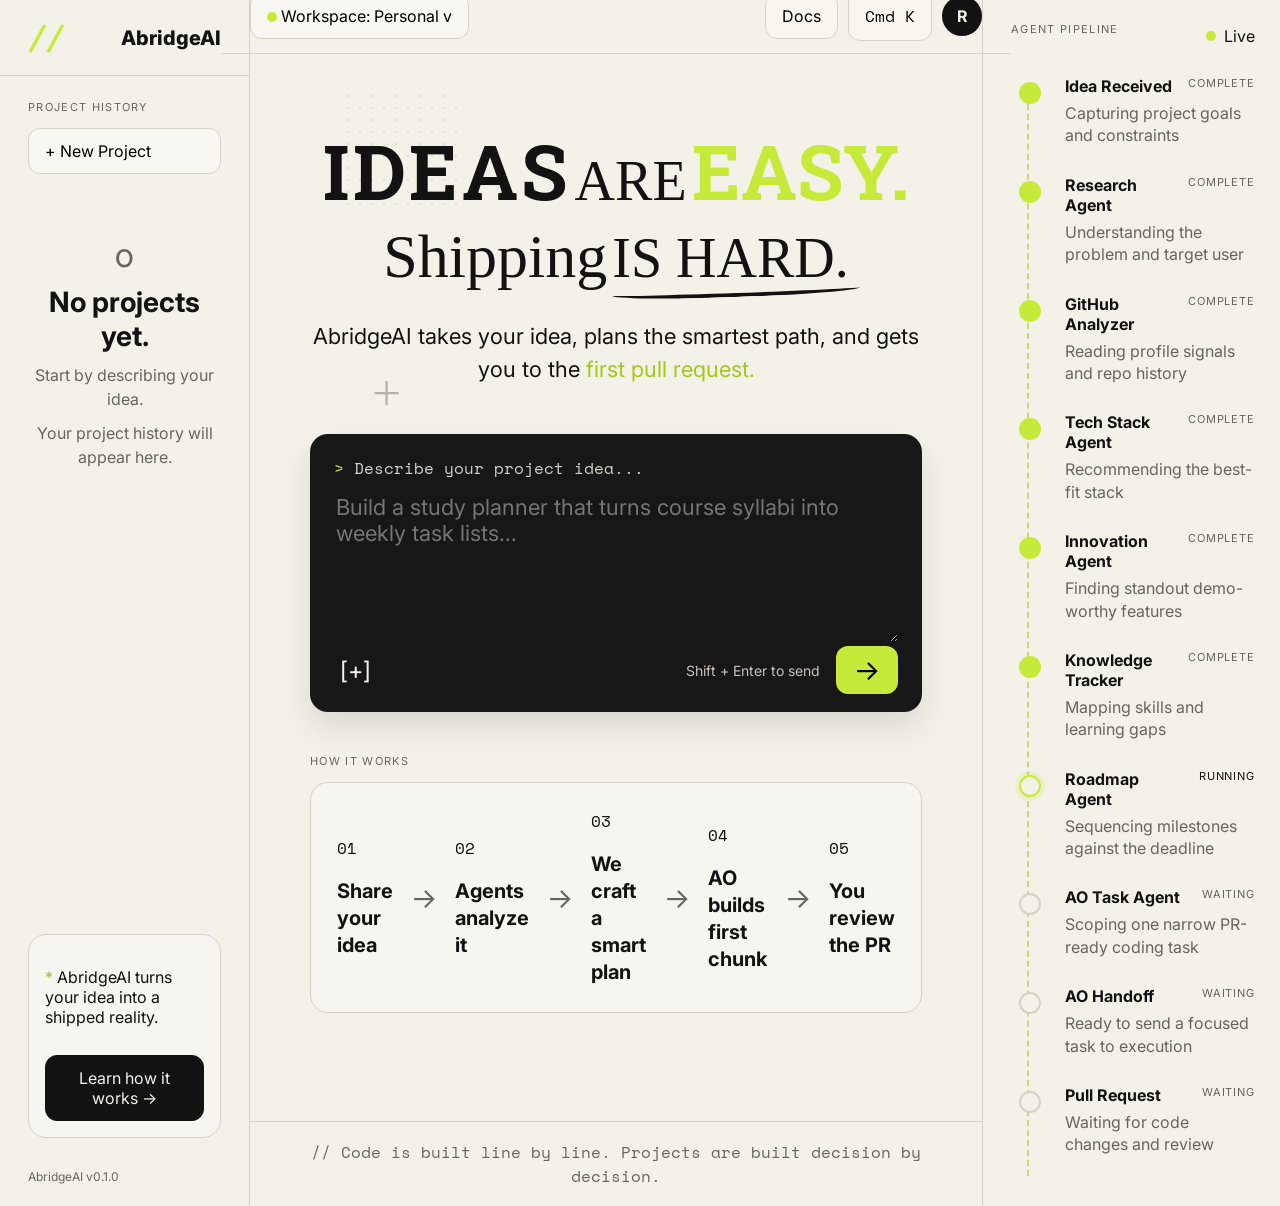
==== index.html @ f82a199b "feat: add AbridgeAI frontend" ====
﻿<!DOCTYPE html>
<html lang="en">
<head>
  <meta charset="UTF-8" />
  <meta name="viewport" content="width=device-width, initial-scale=1.0" />
  <title>AbridgeAI</title>
  <link rel="preconnect" href="https://fonts.googleapis.com">
  <link rel="preconnect" href="https://fonts.gstatic.com" crossorigin>
  <link href="https://fonts.googleapis.com/css2?family=Inter:wght@400;500;600;700;800&family=Permanent+Marker&family=Roboto+Slab:wght@700&family=Space+Mono:wght@400;700&display=swap" rel="stylesheet">
  <link rel="stylesheet" href="styles.css" />
</head>
<body>
  <div class="app-shell">
    <aside class="panel panel-left">
      <div class="brand-lockup">
        <div class="brand-mark">//</div>
        <div class="brand-name">AbridgeAI</div>
      </div>
      <div class="sidebar-section">
        <div class="eyebrow">Project History</div>
        <button id="newProjectBtn" class="ghost-button full-width">+ New Project</button>
      </div>
      <div id="historyEmpty" class="empty-state large-empty">
        <div class="empty-icon">o</div>
        <h3>No projects yet.</h3>
        <p>Start by describing your idea.</p>
        <span>Your project history will appear here.</span>
      </div>
      <div id="historyList" class="history-list hidden"></div>
      <div class="sidebar-card">
        <p><span class="accent">*</span> AbridgeAI turns your idea into a shipped reality.</p>
        <button class="dark-button">Learn how it works -&gt;</button>
      </div>
      <div class="version">AbridgeAI v0.1.0</div>
    </aside>

    <main class="panel panel-main">
      <header class="topbar">
        <button class="workspace-pill"><span class="live-dot"></span> Workspace: Personal v</button>
        <div class="topbar-actions">
          <button class="icon-button">Docs</button>
          <button class="icon-button mono">Cmd K</button>
          <button class="avatar">R</button>
        </div>
      </header>

      <section id="heroView" class="hero-view">
        <div class="hero-grid"></div>
        <div class="plus-mark">+</div>
        <div class="hero-copy">
          <h1><span class="slab">IDEAS</span> <span class="marker">ARE</span> <span class="accent-block">EASY.</span></h1>
          <h2><span class="serif">Shipping</span> <span class="marker underline">IS HARD.</span></h2>
          <p>AbridgeAI takes your idea, plans the smartest path, and gets you to the <span class="accent-text">first pull request.</span></p>
        </div>
        <div class="input-frame">
          <div class="prompt-line"><span class="caret">&gt;</span> Describe your project idea...</div>
          <textarea id="ideaInput" placeholder="Build a study planner that turns course syllabi into weekly task lists..."></textarea>
          <div class="input-actions">
            <button class="attach-button" aria-label="Attach context">[+]</button>
            <span class="hint">Shift + Enter to send</span>
            <button id="submitIdea" class="submit-button" aria-label="Submit idea">-&gt;</button>
          </div>
        </div>
        <div class="how-it-works">
          <div class="eyebrow">How it works</div>
          <div class="steps-row">
            <div class="step"><span>01</span><strong>Share your idea</strong></div>
            <div class="arrow">-&gt;</div>
            <div class="step"><span>02</span><strong>Agents analyze it</strong></div>
            <div class="arrow">-&gt;</div>
            <div class="step"><span>03</span><strong>We craft a smart plan</strong></div>
            <div class="arrow">-&gt;</div>
            <div class="step"><span>04</span><strong>AO builds first chunk</strong></div>
            <div class="arrow">-&gt;</div>
            <div class="step"><span>05</span><strong>You review the PR</strong></div>
          </div>
        </div>
      </section>

      <section id="dashboardView" class="dashboard-view hidden">
        <div class="section-header">
          <div>
            <div class="eyebrow">Active project</div>
            <h2><span class="slab small">PLAN</span> <span class="marker small">READY</span></h2>
          </div>
          <div class="header-meta mono">IDEA -&gt; PLAN -&gt; TASK -&gt; AO -&gt; PR</div>
        </div>

        <section class="summary-strip bordered-block">
          <div>
            <div class="eyebrow">Project Summary</div>
            <h3 id="projectTitle">Campus Study Planner</h3>
            <p id="projectSummary">A focused build plan for a student tool that converts syllabus dates into a weekly action system.</p>
          </div>
          <div class="meta-grid mono">
            <div><span>GitHub</span><strong>@student-builder</strong></div>
            <div><span>Deadline</span><strong>4 weeks</strong></div>
            <div><span>Comfort</span><strong>Intermediate</strong></div>
            <div><span>Stack</span><strong>Next.js + Supabase</strong></div>
          </div>
        </section>

        <section class="metrics-row bordered-block">
          <article><span class="eyebrow">GitHub Signals</span><strong>12 repos</strong><p>JS-heavy profile, steady commits, solid README habits.</p></article>
          <article><span class="eyebrow">Recommended Stack</span><strong>Next.js · TypeScript</strong><p>Fast student-friendly UI with easy auth and deploy path.</p></article>
          <article><span class="eyebrow">Innovation</span><strong>Office hours mode</strong><p>Turn looming deadlines into urgency-ranked weekly sprints.</p></article>
        </section>

        <section class="content-grid">
          <article class="bordered-block text-block">
            <div class="eyebrow">Research / Problem Understanding</div>
            <p>Students usually know what is due, but not what matters next. The product should reduce planning friction, surface urgency, and make progress visible in one glance.</p>
          </article>
          <article class="bordered-block list-block">
            <div class="eyebrow">Target Users</div>
            <ul><li>College students juggling 4-6 courses</li><li>Students who procrastinate until deadlines stack up</li><li>Project-oriented learners who want a visual weekly plan</li></ul>
          </article>
          <article class="bordered-block list-block">
            <div class="eyebrow">Constraints</div>
            <ul><li>Must work on mobile and laptop</li><li>Need quick onboarding</li><li>Should support incomplete syllabus inputs</li></ul>
          </article>
          <article class="bordered-block tag-block">
            <div class="eyebrow">Known Skills / Learning Gaps</div>
            <div class="tag-row"><span class="tag">HTML/CSS</span><span class="tag">React basics</span><span class="tag">TypeScript</span><span class="tag mute">DB schema design</span><span class="tag mute">Scheduling logic</span></div>
            <ol class="learning-path"><li>Model courses and deadlines</li><li>Build parsing flow for uploaded syllabus</li><li>Create urgency scoring for tasks</li></ol>
          </article>
        </section>

        <section class="architecture-roadmap">
          <article class="bordered-block architecture-block">
            <div class="eyebrow">Architecture</div>
            <div class="diagram">
              <div class="node">Student Input</div>
              <div class="node">Signal Analysis</div>
              <div class="node">Planning Agents</div>
              <div class="node accent-node">AO Prompt</div>
              <div class="node">Codex Worker</div>
              <div class="node">Pull Request</div>
            </div>
          </article>
          <article class="bordered-block roadmap-block">
            <div class="eyebrow">Roadmap</div>
            <div class="timeline">
              <div class="time-item"><span>01</span><div><strong>Foundation</strong><p>Set up project, entities, and syllabus ingestion.</p></div></div>
              <div class="time-item active"><span>02</span><div><strong>Weekly Planner</strong><p>Generate urgency-ranked weekly task views.</p></div></div>
              <div class="time-item"><span>03</span><div><strong>Review Loop</strong><p>Add progress tracking and notifications.</p></div></div>
            </div>
          </article>
        </section>

        <section class="handoff-area">
          <article class="warning-block">
            <div class="eyebrow">Risks</div>
            <p>Syllabus parsing quality may vary. Start with manual entry fallback and validate calendar edge cases before broadening scope.</p>
          </article>
          <article class="bordered-block handoff-panel">
            <div class="handoff-head">
              <div>
                <div class="eyebrow">AO Handoff</div>
                <h3><span class="slab small">ONE TASK</span> <span class="marker small">ONLY</span></h3>
              </div>
              <div id="handoffStatus" class="status-pill">Ready</div>
            </div>
            <div class="execution-strip mono">PLAN READY -&gt; TASK SCOPED -&gt; READY FOR AO -&gt; CODEX WORKER -&gt; PULL REQUEST</div>
            <div class="task-spec mono">
TASK: Implement the weekly planner board.
FILES: components/WeeklyPlanner.tsx, lib/urgency.ts
SCOPE:
- render weekly grouped tasks
- show urgency badges
- support manual deadline input
DO NOT:
- add auth
- change routing
- modify unrelated files
VALIDATE:
- lint passes
- mock data renders
- PR is focused
            </div>
            <div class="handoff-actions">
              <button id="copyPrompt" class="ghost-button">Copy AO Prompt</button>
              <button id="sendAo" class="submit-button alt">Send to AO</button>
            </div>
            <div class="pr-row">
              <input id="prUrl" type="url" placeholder="Paste PR URL (optional)" />
              <button id="savePr" class="ghost-button">Save PR</button>
            </div>
            <div id="prStatus" class="mono pr-status">PR Status: Waiting for branch</div>
          </article>
        </section>
      </section>

      <footer class="footer-comment mono">// Code is built line by line. Projects are built decision by decision.</footer>
    </main>

    <aside class="panel panel-right">
      <div class="pipeline-head">
        <div class="eyebrow">Agent Pipeline</div>
        <div class="live-label"><span class="live-dot"></span> Live</div>
      </div>
      <div id="pipeline" class="pipeline"></div>
    </aside>
  </div>
  <script src="script.js"></script>
</body>
</html>
---- styles.css ----
﻿:root {
  --paper: #f4f1e8;
  --ink: #121212;
  --muted: #68655f;
  --line: #d8d1c7;
  --accent: #c6ea3a;
  --panel: rgba(255,255,255,0.32);
  --terminal: #171717;
}
* { box-sizing: border-box; }
body {
  margin: 0;
  background: var(--paper);
  color: var(--ink);
  font-family: 'Inter', sans-serif;
}
button, input, textarea { font: inherit; }
.hidden { display: none !important; }
.mono { font-family: 'Space Mono', monospace; }
.app-shell {
  display: grid;
  grid-template-columns: 290px 1fr 330px;
  min-height: 100vh;
}
.panel { border-right: 1px solid var(--line); position: relative; }
.panel-right { border-right: 0; }
.panel-left, .panel-right { padding: 22px 28px; }
.brand-lockup, .topbar { min-height: 76px; display:flex; align-items:center; justify-content:space-between; border-bottom:1px solid var(--line); margin: -22px -28px 24px; padding: 0 28px; }
.brand-mark { font-family:'Space Mono', monospace; color: var(--accent); font-weight: 700; font-size: 30px; transform: skewX(-12deg); }
.brand-name { font-size: 20px; font-weight: 800; }
.eyebrow { text-transform: uppercase; letter-spacing: .12em; font-size: 11px; color: var(--muted); margin-bottom: 14px; }
.ghost-button, .workspace-pill, .icon-button, .dark-button {
  background: transparent; border: 1px solid var(--line); border-radius: 12px; padding: 12px 16px; cursor: pointer;
}
.full-width { width: 100%; text-align: left; background: rgba(255,255,255,0.4); }
.empty-state { text-align:center; color: var(--muted); display:grid; gap:10px; justify-items:center; }
.large-empty { margin-top: 60px; }
.empty-state h3 { color: var(--ink); margin: 0; font-size: 28px; }
.empty-state p, .empty-state span { margin:0; max-width: 210px; line-height: 1.5; }
.empty-icon { font-size: 34px; color: var(--muted); }
.history-list { display:grid; gap: 12px; margin-top: 24px; }
.history-card, .sidebar-card, .bordered-block, .warning-block { border: 1px solid var(--line); border-radius: 18px; background: rgba(255,255,255,0.28); }
.history-card { padding: 14px; }
.history-card h4, .history-card p { margin: 0 0 8px; }
.history-meta { display:flex; justify-content:space-between; font-size:12px; color:var(--muted); }
.sidebar-card { position:absolute; left: 28px; right: 28px; bottom: 68px; padding: 16px; }
.dark-button { width: 100%; margin-top: 12px; background: var(--ink); color: var(--paper); border-color: var(--ink); }
.version { position:absolute; bottom:22px; left:28px; font-size:12px; color:var(--muted); }
.panel-main { padding: 0 0 18px; display:flex; flex-direction:column; }
.topbar-actions { display:flex; gap: 10px; align-items:center; }
.workspace-pill { background: rgba(255,255,255,0.42); }
.icon-button { background: rgba(255,255,255,0.3); }
.avatar { width: 40px; height: 40px; border-radius: 50%; border: 0; background: var(--ink); color: var(--paper); font-weight:700; }
.hero-view, .dashboard-view { padding: 42px 60px 24px; overflow:auto; }
.hero-copy { text-align:center; position:relative; }
.hero-copy h1, .hero-copy h2 { margin:0; }
.slab { font-family: 'Roboto Slab', serif; font-size: 96px; line-height: .9; letter-spacing: .04em; }
.marker { font-family: 'Permanent Marker', cursive; font-weight: 400; font-size: 72px; }
.accent-block { color: var(--accent); font-family: 'Roboto Slab', serif; font-size: 96px; font-weight: 700; }
.serif { font-family: Georgia, serif; font-size: 78px; font-weight: 500; }
.underline { position:relative; }
.underline::after { content:''; position:absolute; left:0; right:-12px; bottom:-8px; height: 7px; border-bottom: 4px solid var(--ink); border-radius: 50%; transform: rotate(-2deg); }
.accent-text, .accent { color: #a3c71a; }
.hero-copy p { font-size: 28px; max-width: 760px; margin: 28px auto 0; line-height: 1.5; }
.hero-grid { position:absolute; width: 120px; height: 120px; background-image: radial-gradient(var(--line) 1px, transparent 1px); background-size: 12px 12px; left: 92px; top: 90px; opacity: .65; }
.plus-mark { position:absolute; left: 120px; top: 355px; font-size: 56px; color: #b7b1a9; font-weight: 200; }
.input-frame { margin: 48px auto 42px; background: var(--terminal); color: #f5f1e8; border-radius: 18px; box-shadow: 0 16px 32px rgba(0,0,0,.10); max-width: 880px; padding: 22px 24px 18px; }
.prompt-line { font-family:'Space Mono', monospace; color:#d4d0c9; margin-bottom:12px; }
.caret { color: var(--accent); }
textarea { width:100%; min-height: 150px; border:0; resize:vertical; background:transparent; color:#f5f1e8; outline:none; font-size:22px; }
.input-actions { display:flex; align-items:center; gap:16px; }
.attach-button { background:none; border:0; color:#f5f1e8; font-size:24px; cursor:pointer; }
.hint { margin-left:auto; color:#c8c2ba; font-size:14px; }
.submit-button { background: var(--accent); border:0; border-radius: 12px; width: 62px; height: 48px; cursor:pointer; font-size:28px; }
.submit-button.alt { width:auto; padding: 0 20px; font-size:16px; }
.how-it-works { margin-top: 18px; }
.steps-row { display:grid; grid-template-columns: repeat(9, 1fr); align-items:center; gap:18px; border:1px solid var(--line); border-radius:18px; padding:26px; background:rgba(255,255,255,0.28); }
.step span { display:block; font-family:'Space Mono', monospace; margin-bottom:18px; }
.step strong { font-size:20px; line-height:1.35; }
.arrow { text-align:center; color:var(--muted); font-size:28px; }
.footer-comment { border-top:1px solid var(--line); color:var(--muted); padding: 18px 28px 0; margin-top:auto; text-align:center; }
.pipeline-head { display:flex; justify-content:space-between; align-items:center; margin-bottom: 26px; }
.live-label { display:flex; align-items:center; gap:8px; }
.live-dot { width:10px; height:10px; display:inline-block; border-radius:50%; background: var(--accent); }
.pipeline { position:relative; padding-left: 34px; }
.pipeline::before { content:''; position:absolute; left: 16px; top: 8px; bottom: 8px; border-left: 2px dashed #c7d879; }
.pipeline-stage { position:relative; padding: 0 0 28px 20px; }
.pipeline-stage::before { content:''; position:absolute; left:-26px; top:6px; width: 18px; height:18px; border-radius:50%; background: var(--paper); border:2px solid var(--line); }
.pipeline-stage.running::before { border-color: var(--accent); box-shadow: 0 0 0 4px rgba(198,234,58,.18); }
.pipeline-stage.complete::before { background: var(--accent); border-color: var(--accent); }
.pipeline-stage.error::before { border-color: var(--ink); background: #fff2da; }
.pipeline-stage h4, .pipeline-stage p { margin: 0; }
.pipeline-stage p { color: var(--muted); margin-top: 6px; line-height: 1.4; }
.pipeline-stage .stage-top { display:flex; justify-content:space-between; gap:10px; }
.stage-status { font-size: 11px; letter-spacing:.08em; color: var(--muted); }
.running .stage-status { color: var(--ink); }
.section-header, .summary-strip, .metrics-row, .content-grid, .architecture-roadmap, .handoff-area { margin-bottom: 26px; }
.section-header { display:flex; justify-content:space-between; align-items:flex-end; }
.small { font-size: 44px; }
.header-meta { color: var(--muted); }
.bordered-block { padding: 22px; }
.summary-strip { display:grid; grid-template-columns: 1.25fr .85fr; gap: 18px; }
.summary-strip h3 { font-size: 34px; margin: 4px 0 10px; }
.summary-strip p { margin:0; color: var(--muted); font-size:18px; line-height:1.55; }
.meta-grid { display:grid; grid-template-columns: 1fr 1fr; gap: 14px; }
.meta-grid div { padding-top: 12px; border-top:1px solid var(--line); }
.meta-grid span { display:block; color:var(--muted); font-size:12px; margin-bottom:6px; }
.metrics-row { display:grid; grid-template-columns: repeat(3, 1fr); gap: 18px; }
.metrics-row article strong { display:block; font-size: 26px; margin-bottom: 10px; }
.metrics-row article p { color:var(--muted); margin:0; line-height:1.45; }
.content-grid { display:grid; grid-template-columns: repeat(2, 1fr); gap: 18px; }
.list-block ul, .text-block p { margin:0; line-height:1.6; color:var(--muted); padding-left: 18px; }
.text-block p { padding-left:0; }
.tag-row { display:flex; flex-wrap:wrap; gap: 10px; }
.tag { border:1px solid var(--line); border-radius:999px; padding: 8px 12px; }
.tag.mute { color: var(--muted); }
.learning-path { margin: 18px 0 0; padding-left: 18px; color:var(--muted); line-height:1.65; }
.architecture-roadmap { display:grid; grid-template-columns: 1fr 1fr; gap: 18px; }
.diagram { display:grid; grid-template-columns: repeat(3, 1fr); gap: 14px; margin-top: 10px; }
.node { padding: 18px 14px; border:1px solid var(--line); border-radius: 14px; text-align:center; }
.accent-node { border-color: var(--accent); }
.timeline { display:grid; gap: 16px; }
.time-item { display:grid; grid-template-columns: 42px 1fr; gap: 12px; align-items:flex-start; }
.time-item span { width:42px; height:42px; border-radius:50%; border:1px solid var(--line); display:grid; place-items:center; font-family:'Space Mono', monospace; }
.time-item.active span { background: var(--accent); border-color: var(--accent); }
.time-item p { margin: 4px 0 0; color: var(--muted); }
.handoff-area { display:grid; grid-template-columns: .8fr 1.2fr; gap: 18px; }
.warning-block { padding: 22px; border-left: 4px solid var(--accent); }
.warning-block p { margin:0; line-height:1.6; color:var(--muted); }
.handoff-head { display:flex; justify-content:space-between; align-items:flex-start; }
.status-pill { border:1px solid var(--line); border-radius:999px; padding: 8px 12px; font-size: 13px; }
.execution-strip { margin: 20px 0 16px; font-size: 12px; color: var(--muted); }
.task-spec { white-space: pre-wrap; background: #f8f6f1; border:1px solid var(--line); border-radius: 16px; padding: 18px; line-height:1.65; }
.handoff-actions, .pr-row { display:flex; gap: 12px; margin-top: 16px; }
.pr-row input { flex:1; border:1px solid var(--line); background: transparent; border-radius:12px; padding: 12px 14px; }
.pr-status { margin-top: 14px; color: var(--muted); }
@media (max-width: 1280px) {
  .app-shell { grid-template-columns: 250px 1fr 300px; }
  .slab, .accent-block { font-size: 76px; }
  .marker { font-size: 56px; }
  .serif { font-size: 62px; }
  .hero-copy p { font-size: 22px; }
}
@media (max-width: 1100px) {
  .app-shell { grid-template-columns: 1fr; }
  .panel { border-right: 0; border-bottom:1px solid var(--line); }
  .sidebar-card, .version { position: static; margin-top: 20px; }
  .pipeline::before { left: 12px; }
}
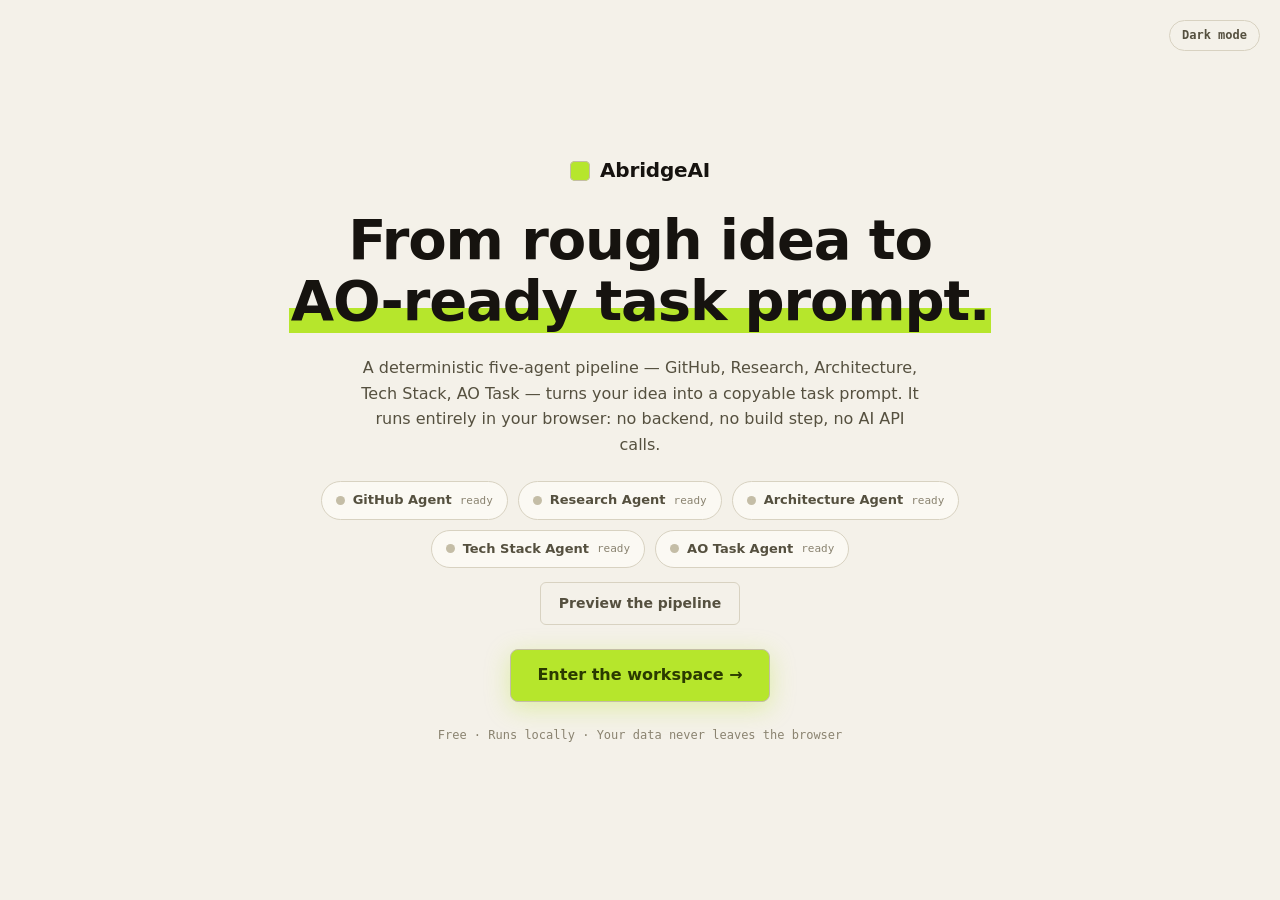
==== commit 6ba641bd: "feat: add interactive one-section landing screen leading into the workspace" ====
--- a/index.html
+++ b/index.html
@@ -1,207 +1,252 @@
-﻿<!DOCTYPE html>
+<!DOCTYPE html>
 <html lang="en">
 <head>
   <meta charset="UTF-8" />
   <meta name="viewport" content="width=device-width, initial-scale=1.0" />
-  <title>AbridgeAI</title>
-  <link rel="preconnect" href="https://fonts.googleapis.com">
-  <link rel="preconnect" href="https://fonts.gstatic.com" crossorigin>
-  <link href="https://fonts.googleapis.com/css2?family=Inter:wght@400;500;600;700;800&family=Permanent+Marker&family=Roboto+Slab:wght@700&family=Space+Mono:wght@400;700&display=swap" rel="stylesheet">
+  <title>AbridgeAI — Project Workspace</title>
+  <meta name="description" content="Turn a project idea into a copyable, AO-ready task prompt. A deterministic five-agent pipeline runs entirely in your browser — no backend, no build step." />
+  <meta name="theme-color" content="#b6e62c" />
+
+  <!-- Social / Open Graph -->
+  <meta property="og:type" content="website" />
+  <meta property="og:site_name" content="AbridgeAI" />
+  <meta property="og:title" content="AbridgeAI — Project Workspace" />
+  <meta property="og:description" content="Turn a project idea into a copyable, AO-ready task prompt with a deterministic five-agent pipeline — entirely in your browser." />
+  <meta name="twitter:card" content="summary" />
+  <meta name="twitter:title" content="AbridgeAI — Project Workspace" />
+  <meta name="twitter:description" content="Turn a project idea into a copyable, AO-ready task prompt with a deterministic five-agent pipeline — entirely in your browser." />
+
+  <link rel="icon" type="image/svg+xml" href="favicon.svg" />
   <link rel="stylesheet" href="styles.css" />
+
+  <!-- Apply the stored/system theme before first paint to avoid a light flash
+       for dark-mode users. Mirrors the logic in script.js (initTheme). -->
+  <script>
+    (function () {
+      var key = "abridgeai.theme.v1";
+      var stored = null;
+      try { stored = localStorage.getItem(key); } catch (e) { /* ignore */ }
+      var dark = stored
+        ? stored === "dark"
+        : !!(window.matchMedia && window.matchMedia("(prefers-color-scheme: dark)").matches);
+      document.documentElement.setAttribute("data-theme", dark ? "dark" : "light");
+      // Keep the browser chrome (address bar) in sync before first paint too,
+      // so dark-mode users don't see a light flash there either.
+      var meta = document.querySelector('meta[name="theme-color"]');
+      if (meta) meta.content = dark ? "#151310" : "#b6e62c";
+    })();
+  </script>
 </head>
 <body>
-  <div class="app-shell">
-    <aside class="panel panel-left">
-      <div class="brand-lockup">
-        <div class="brand-mark">//</div>
-        <div class="brand-name">AbridgeAI</div>
-      </div>
-      <div class="sidebar-section">
-        <div class="eyebrow">Project History</div>
-        <button id="newProjectBtn" class="ghost-button full-width">+ New Project</button>
-      </div>
-      <div id="historyEmpty" class="empty-state large-empty">
-        <div class="empty-icon">o</div>
-        <h3>No projects yet.</h3>
-        <p>Start by describing your idea.</p>
-        <span>Your project history will appear here.</span>
-      </div>
-      <div id="historyList" class="history-list hidden"></div>
-      <div class="sidebar-card">
-        <p><span class="accent">*</span> AbridgeAI turns your idea into a shipped reality.</p>
-        <button class="dark-button">Learn how it works -&gt;</button>
-      </div>
-      <div class="version">AbridgeAI v0.1.0</div>
+  <noscript>
+    <div class="noscript" role="alert">
+      AbridgeAI needs JavaScript to run the agent pipeline. Please enable JavaScript and reload the page.
+    </div>
+  </noscript>
+  <!-- Without JS the landing has no way to hand off to the workspace, so hide it
+       and let the noscript message above speak instead. -->
+  <noscript>
+    <style>
+      .landing { display: none; }
+    </style>
+  </noscript>
+  <a class="skip-link" href="#main">Skip to content</a>
+
+  <!-- ============ LANDING SCREEN ============ -->
+  <section class="landing" id="landing" aria-label="AbridgeAI — welcome">
+    <button type="button" class="theme-btn landing-theme-btn" id="landing-theme-btn" title="Toggle light / dark theme">Dark mode</button>
+
+    <div class="landing-inner">
+      <div class="landing-brand">
+        <span class="brand-mark" aria-hidden="true"></span>
+        <span class="brand-name">AbridgeAI</span>
+      </div>
+
+      <h1 class="landing-title">
+        From rough idea to<br />
+        <span class="landing-accent">AO-ready task prompt.</span>
+      </h1>
+
+      <p class="landing-sub">
+        A deterministic five-agent pipeline — GitHub, Research, Architecture, Tech Stack,
+        AO Task — turns your idea into a copyable task prompt. It runs entirely in your
+        browser: no backend, no build step, no AI API calls.
+      </p>
+
+      <div class="landing-demo">
+        <ol class="landing-steps" id="landing-steps" aria-label="Pipeline preview">
+          <li class="lstep" data-preview="github">
+            <span class="lstep-dot" aria-hidden="true"></span>
+            <span class="lstep-name">GitHub Agent</span>
+            <span class="lstep-status">ready</span>
+          </li>
+          <li class="lstep" data-preview="research">
+            <span class="lstep-dot" aria-hidden="true"></span>
+            <span class="lstep-name">Research Agent</span>
+            <span class="lstep-status">ready</span>
+          </li>
+          <li class="lstep" data-preview="architecture">
+            <span class="lstep-dot" aria-hidden="true"></span>
+            <span class="lstep-name">Architecture Agent</span>
+            <span class="lstep-status">ready</span>
+          </li>
+          <li class="lstep" data-preview="stack">
+            <span class="lstep-dot" aria-hidden="true"></span>
+            <span class="lstep-name">Tech Stack Agent</span>
+            <span class="lstep-status">ready</span>
+          </li>
+          <li class="lstep" data-preview="task">
+            <span class="lstep-dot" aria-hidden="true"></span>
+            <span class="lstep-name">AO Task Agent</span>
+            <span class="lstep-status">ready</span>
+          </li>
+        </ol>
+        <button type="button" class="btn btn--ghost" id="landing-preview">Preview the pipeline</button>
+      </div>
+
+      <div class="landing-cta">
+        <button type="button" class="btn btn--primary btn--lg" id="landing-enter">Enter the workspace →</button>
+      </div>
+
+      <p class="landing-foot">Free · Runs locally · Your data never leaves the browser</p>
+    </div>
+  </section>
+
+  <div class="app" id="app">
+
+    <!-- ============ LEFT: PROJECT HISTORY ============ -->
+    <aside class="rail rail--left" aria-label="Project history">
+      <div class="rail-head">
+        <span class="rail-label">History</span>
+        <span class="rail-count" id="history-count">0</span>
+        <button type="button" class="rail-action" id="history-clear" title="Clear history" hidden>Clear</button>
+      </div>
+      <div class="history-empty" id="history-empty">
+        No projects yet.<br />
+        Run the pipeline to save a project here.
+      </div>
+      <ol class="history-list" id="history-list"></ol>
     </aside>
 
-    <main class="panel panel-main">
+    <!-- ============ CENTER: FORM + OUTPUTS ============ -->
+    <main class="center" id="main">
       <header class="topbar">
-        <button class="workspace-pill"><span class="live-dot"></span> Workspace: Personal v</button>
-        <div class="topbar-actions">
-          <button class="icon-button">Docs</button>
-          <button class="icon-button mono">Cmd K</button>
-          <button class="avatar">R</button>
+        <div class="brand">
+          <span class="brand-mark" aria-hidden="true"></span>
+          <span class="brand-name">AbridgeAI</span>
+        </div>
+        <div class="topbar-right">
+          <button type="button" class="theme-btn" id="theme-btn" title="Toggle light / dark theme">Dark mode</button>
+          <div class="status" id="status" data-state="idle" aria-live="polite">
+            <span class="status-dot" aria-hidden="true"></span>
+            <span class="status-text" id="status-text">idle</span>
+          </div>
         </div>
       </header>
 
-      <section id="heroView" class="hero-view">
-        <div class="hero-grid"></div>
-        <div class="plus-mark">+</div>
-        <div class="hero-copy">
-          <h1><span class="slab">IDEAS</span> <span class="marker">ARE</span> <span class="accent-block">EASY.</span></h1>
-          <h2><span class="serif">Shipping</span> <span class="marker underline">IS HARD.</span></h2>
-          <p>AbridgeAI takes your idea, plans the smartest path, and gets you to the <span class="accent-text">first pull request.</span></p>
+      <section class="panel panel--form">
+        <h1>Scaffold a project brief</h1>
+        <p class="panel-sub">Fill the form. The agent pipeline on the right turns it into an AO-ready task.</p>
+
+        <form id="project-form" class="form">
+          <div class="field">
+            <label for="f-name">Name</label>
+            <input id="f-name" name="name" type="text" placeholder="Ada" autocomplete="off" />
+          </div>
+
+          <div class="field">
+            <label for="f-stack">Preferred stack</label>
+            <select id="f-stack" name="stack">
+              <option value="typescript">TypeScript / JavaScript</option>
+              <option value="python">Python</option>
+              <option value="go">Go</option>
+              <option value="rust">Rust</option>
+              <option value="unsure">Not sure yet</option>
+            </select>
+          </div>
+
+          <div class="field">
+            <label for="f-github">GitHub username</label>
+            <input id="f-github" name="github" type="text" placeholder="octocat" autocomplete="off" />
+          </div>
+
+          <div class="field">
+            <label for="f-deadline">Deadline</label>
+            <input id="f-deadline" name="deadline" type="text" placeholder="e.g. 4 weeks" autocomplete="off" />
+          </div>
+
+          <div class="field">
+            <label for="f-comfort">Comfort level</label>
+            <select id="f-comfort" name="comfort">
+              <option value="beginner">Beginner</option>
+              <option value="intermediate">Intermediate</option>
+              <option value="advanced">Advanced</option>
+            </select>
+          </div>
+
+          <div class="field field--full">
+            <label for="f-idea">Project idea</label>
+            <textarea id="f-idea" name="idea" rows="4" placeholder="A CLI that turns meeting notes into action items, with a simple web dashboard."></textarea>
+          </div>
+
+          <div class="form-actions">
+            <button type="submit" class="btn btn--primary" id="run-btn">Run pipeline</button>
+            <button type="button" class="btn btn--ghost" id="example-btn">Load example</button>
+            <span class="form-hint" id="form-hint"></span>
+          </div>
+        </form>
+      </section>
+
+      <section class="panel panel--outputs" id="outputs-panel" hidden>
+        <div class="panel-head-row">
+          <h2>Generated outputs</h2>
+          <div class="panel-head-actions">
+            <button type="button" class="btn btn--ghost btn--sm" id="export-btn" hidden>Export brief (.md)</button>
+          </div>
         </div>
-        <div class="input-frame">
-          <div class="prompt-line"><span class="caret">&gt;</span> Describe your project idea...</div>
-          <textarea id="ideaInput" placeholder="Build a study planner that turns course syllabi into weekly task lists..."></textarea>
-          <div class="input-actions">
-            <button class="attach-button" aria-label="Attach context">[+]</button>
-            <span class="hint">Shift + Enter to send</span>
-            <button id="submitIdea" class="submit-button" aria-label="Submit idea">-&gt;</button>
-          </div>
-        </div>
-        <div class="how-it-works">
-          <div class="eyebrow">How it works</div>
-          <div class="steps-row">
-            <div class="step"><span>01</span><strong>Share your idea</strong></div>
-            <div class="arrow">-&gt;</div>
-            <div class="step"><span>02</span><strong>Agents analyze it</strong></div>
-            <div class="arrow">-&gt;</div>
-            <div class="step"><span>03</span><strong>We craft a smart plan</strong></div>
-            <div class="arrow">-&gt;</div>
-            <div class="step"><span>04</span><strong>AO builds first chunk</strong></div>
-            <div class="arrow">-&gt;</div>
-            <div class="step"><span>05</span><strong>You review the PR</strong></div>
-          </div>
-        </div>
+        <div class="outputs" id="outputs"></div>
       </section>
-
-      <section id="dashboardView" class="dashboard-view hidden">
-        <div class="section-header">
-          <div>
-            <div class="eyebrow">Active project</div>
-            <h2><span class="slab small">PLAN</span> <span class="marker small">READY</span></h2>
-          </div>
-          <div class="header-meta mono">IDEA -&gt; PLAN -&gt; TASK -&gt; AO -&gt; PR</div>
-        </div>
-
-        <section class="summary-strip bordered-block">
-          <div>
-            <div class="eyebrow">Project Summary</div>
-            <h3 id="projectTitle">Campus Study Planner</h3>
-            <p id="projectSummary">A focused build plan for a student tool that converts syllabus dates into a weekly action system.</p>
-          </div>
-          <div class="meta-grid mono">
-            <div><span>GitHub</span><strong>@student-builder</strong></div>
-            <div><span>Deadline</span><strong>4 weeks</strong></div>
-            <div><span>Comfort</span><strong>Intermediate</strong></div>
-            <div><span>Stack</span><strong>Next.js + Supabase</strong></div>
-          </div>
-        </section>
-
-        <section class="metrics-row bordered-block">
-          <article><span class="eyebrow">GitHub Signals</span><strong>12 repos</strong><p>JS-heavy profile, steady commits, solid README habits.</p></article>
-          <article><span class="eyebrow">Recommended Stack</span><strong>Next.js · TypeScript</strong><p>Fast student-friendly UI with easy auth and deploy path.</p></article>
-          <article><span class="eyebrow">Innovation</span><strong>Office hours mode</strong><p>Turn looming deadlines into urgency-ranked weekly sprints.</p></article>
-        </section>
-
-        <section class="content-grid">
-          <article class="bordered-block text-block">
-            <div class="eyebrow">Research / Problem Understanding</div>
-            <p>Students usually know what is due, but not what matters next. The product should reduce planning friction, surface urgency, and make progress visible in one glance.</p>
-          </article>
-          <article class="bordered-block list-block">
-            <div class="eyebrow">Target Users</div>
-            <ul><li>College students juggling 4-6 courses</li><li>Students who procrastinate until deadlines stack up</li><li>Project-oriented learners who want a visual weekly plan</li></ul>
-          </article>
-          <article class="bordered-block list-block">
-            <div class="eyebrow">Constraints</div>
-            <ul><li>Must work on mobile and laptop</li><li>Need quick onboarding</li><li>Should support incomplete syllabus inputs</li></ul>
-          </article>
-          <article class="bordered-block tag-block">
-            <div class="eyebrow">Known Skills / Learning Gaps</div>
-            <div class="tag-row"><span class="tag">HTML/CSS</span><span class="tag">React basics</span><span class="tag">TypeScript</span><span class="tag mute">DB schema design</span><span class="tag mute">Scheduling logic</span></div>
-            <ol class="learning-path"><li>Model courses and deadlines</li><li>Build parsing flow for uploaded syllabus</li><li>Create urgency scoring for tasks</li></ol>
-          </article>
-        </section>
-
-        <section class="architecture-roadmap">
-          <article class="bordered-block architecture-block">
-            <div class="eyebrow">Architecture</div>
-            <div class="diagram">
-              <div class="node">Student Input</div>
-              <div class="node">Signal Analysis</div>
-              <div class="node">Planning Agents</div>
-              <div class="node accent-node">AO Prompt</div>
-              <div class="node">Codex Worker</div>
-              <div class="node">Pull Request</div>
-            </div>
-          </article>
-          <article class="bordered-block roadmap-block">
-            <div class="eyebrow">Roadmap</div>
-            <div class="timeline">
-              <div class="time-item"><span>01</span><div><strong>Foundation</strong><p>Set up project, entities, and syllabus ingestion.</p></div></div>
-              <div class="time-item active"><span>02</span><div><strong>Weekly Planner</strong><p>Generate urgency-ranked weekly task views.</p></div></div>
-              <div class="time-item"><span>03</span><div><strong>Review Loop</strong><p>Add progress tracking and notifications.</p></div></div>
-            </div>
-          </article>
-        </section>
-
-        <section class="handoff-area">
-          <article class="warning-block">
-            <div class="eyebrow">Risks</div>
-            <p>Syllabus parsing quality may vary. Start with manual entry fallback and validate calendar edge cases before broadening scope.</p>
-          </article>
-          <article class="bordered-block handoff-panel">
-            <div class="handoff-head">
-              <div>
-                <div class="eyebrow">AO Handoff</div>
-                <h3><span class="slab small">ONE TASK</span> <span class="marker small">ONLY</span></h3>
-              </div>
-              <div id="handoffStatus" class="status-pill">Ready</div>
-            </div>
-            <div class="execution-strip mono">PLAN READY -&gt; TASK SCOPED -&gt; READY FOR AO -&gt; CODEX WORKER -&gt; PULL REQUEST</div>
-            <div class="task-spec mono">
-TASK: Implement the weekly planner board.
-FILES: components/WeeklyPlanner.tsx, lib/urgency.ts
-SCOPE:
-- render weekly grouped tasks
-- show urgency badges
-- support manual deadline input
-DO NOT:
-- add auth
-- change routing
-- modify unrelated files
-VALIDATE:
-- lint passes
-- mock data renders
-- PR is focused
-            </div>
-            <div class="handoff-actions">
-              <button id="copyPrompt" class="ghost-button">Copy AO Prompt</button>
-              <button id="sendAo" class="submit-button alt">Send to AO</button>
-            </div>
-            <div class="pr-row">
-              <input id="prUrl" type="url" placeholder="Paste PR URL (optional)" />
-              <button id="savePr" class="ghost-button">Save PR</button>
-            </div>
-            <div id="prStatus" class="mono pr-status">PR Status: Waiting for branch</div>
-          </article>
-        </section>
-      </section>
-
-      <footer class="footer-comment mono">// Code is built line by line. Projects are built decision by decision.</footer>
     </main>
 
-    <aside class="panel panel-right">
-      <div class="pipeline-head">
-        <div class="eyebrow">Agent Pipeline</div>
-        <div class="live-label"><span class="live-dot"></span> Live</div>
-      </div>
-      <div id="pipeline" class="pipeline"></div>
+    <!-- ============ RIGHT: LIVE PIPELINE RAIL ============ -->
+    <aside class="rail rail--right" aria-label="Agent pipeline">
+      <div class="rail-head">
+        <span class="rail-label">Agent pipeline</span>
+        <span class="rail-state" id="pipeline-state">standby</span>
+      </div>
+      <ol class="pipeline" id="pipeline">
+        <li class="pipe" data-step="github">
+          <span class="pipe-dot" aria-hidden="true"></span>
+          <span class="pipe-name">GitHub Agent</span>
+          <span class="pipe-status">queued</span>
+        </li>
+        <li class="pipe" data-step="research">
+          <span class="pipe-dot" aria-hidden="true"></span>
+          <span class="pipe-name">Research Agent</span>
+          <span class="pipe-status">queued</span>
+        </li>
+        <li class="pipe" data-step="architecture">
+          <span class="pipe-dot" aria-hidden="true"></span>
+          <span class="pipe-name">Architecture Agent</span>
+          <span class="pipe-status">queued</span>
+        </li>
+        <li class="pipe" data-step="stack">
+          <span class="pipe-dot" aria-hidden="true"></span>
+          <span class="pipe-name">Tech Stack Agent</span>
+          <span class="pipe-status">queued</span>
+        </li>
+        <li class="pipe" data-step="task">
+          <span class="pipe-dot" aria-hidden="true"></span>
+          <span class="pipe-name">AO Task Agent</span>
+          <span class="pipe-status">queued</span>
+        </li>
+      </ol>
     </aside>
+
   </div>
+
+  <div class="toast" id="toast" role="status" aria-live="polite" hidden></div>
+
   <script src="script.js"></script>
 </body>
-</html>
+</html>
--- a/styles.css
+++ b/styles.css
@@ -1,149 +1,979 @@
-﻿:root {
-  --paper: #f4f1e8;
-  --ink: #121212;
-  --muted: #68655f;
-  --line: #d8d1c7;
-  --accent: #c6ea3a;
-  --panel: rgba(255,255,255,0.32);
-  --terminal: #171717;
-}
+/* ==========================================================================
+   AbridgeAI — agent workspace
+   Warm off-white background, near-black text, one lime accent, hairlines.
+   ========================================================================== */
+
+:root {
+  color-scheme: light;
+  --bg: #f4f1e9;
+  --bg-panel: #fbf9f3;
+  --bg-input: #fffdf7;
+  --card-bg: #ffffff;
+  --ink: #16130f;
+  --ink-soft: #55503f;
+  --ink-faint: #8a8370;
+  --lime: #b6e62c;
+  --lime-bright: #c8ee4a;
+  --lime-ink: #2a3a00;
+  --lime-soft: #eef7cf;
+  --line: #d8d2c1;
+  --line-strong: #c4bda6;
+  --danger: #c2402b;
+  --toast-bg: #16130f;
+  --toast-ink: #f6f3e9;
+  --focus-ring: rgba(22, 19, 15, 0.08);
+  --radius: 8px;
+  --font: ui-sans-serif, system-ui, -apple-system, "Segoe UI", Roboto, Helvetica, Arial, sans-serif;
+  --mono: ui-monospace, "Cascadia Code", "JetBrains Mono", Consolas, Menlo, monospace;
+  --hairline: 1px solid var(--line);
+}
+
+/* Dark theme — full palette swap, same one-lime-accent identity. */
+[data-theme="dark"] {
+  color-scheme: dark;
+  --bg: #151310;
+  --bg-panel: #1e1b16;
+  --bg-input: #241f18;
+  --card-bg: #221e18;
+  --ink: #eee9dc;
+  --ink-soft: #b6ad99;
+  --ink-faint: #837a66;
+  --lime: #b6e62c;
+  --lime-bright: #c8ee4a;
+  --lime-ink: #eef7cf;
+  --lime-soft: #33391b;
+  --line: #3b362b;
+  --line-strong: #4e483a;
+  --danger: #ff8164;
+  --toast-bg: #eee9dc;
+  --toast-ink: #1a1711;
+  --focus-ring: rgba(182, 230, 44, 0.22);
+}
+
 * { box-sizing: border-box; }
+
+/* The `hidden` attribute must always win over author `display` rules (e.g.
+   the landing screen sets `display: flex` and is hidden after handoff). */
+[hidden] { display: none !important; }
+
+html, body { height: 100%; }
+
 body {
   margin: 0;
-  background: var(--paper);
+  font-family: var(--font);
+  font-size: 15px;
+  line-height: 1.55;
   color: var(--ink);
-  font-family: 'Inter', sans-serif;
-}
-button, input, textarea { font: inherit; }
-.hidden { display: none !important; }
-.mono { font-family: 'Space Mono', monospace; }
-.app-shell {
+  background: var(--bg);
+  -webkit-font-smoothing: antialiased;
+}
+
+/* --------------------------------------------------------------------------
+   Accessibility: skip link + visible focus
+   -------------------------------------------------------------------------- */
+.noscript {
+  max-width: 560px;
+  margin: 40px auto;
+  padding: 16px 20px;
+  border: var(--hairline);
+  border-left: 4px solid var(--danger);
+  border-radius: var(--radius);
+  background: var(--bg-panel);
+  color: var(--ink);
+  font-size: 14px;
+}
+
+.skip-link {
+  position: absolute;
+  left: -9999px;
+  top: 0;
+  z-index: 100;
+  background: var(--lime);
+  color: var(--lime-ink);
+  font-weight: 700;
+  font-size: 14px;
+  border-radius: 0 0 var(--radius) 0;
+  padding: 10px 16px;
+}
+
+.skip-link:focus {
+  left: 0;
+}
+
+:focus-visible {
+  outline: 2px solid var(--lime-ink);
+  outline-offset: 2px;
+  border-radius: 4px;
+}
+
+/* --------------------------------------------------------------------------
+   App shell: three columns
+   -------------------------------------------------------------------------- */
+.app {
   display: grid;
-  grid-template-columns: 290px 1fr 330px;
+  grid-template-columns: 240px minmax(0, 1fr) 300px;
   min-height: 100vh;
 }
-.panel { border-right: 1px solid var(--line); position: relative; }
-.panel-right { border-right: 0; }
-.panel-left, .panel-right { padding: 22px 28px; }
-.brand-lockup, .topbar { min-height: 76px; display:flex; align-items:center; justify-content:space-between; border-bottom:1px solid var(--line); margin: -22px -28px 24px; padding: 0 28px; }
-.brand-mark { font-family:'Space Mono', monospace; color: var(--accent); font-weight: 700; font-size: 30px; transform: skewX(-12deg); }
-.brand-name { font-size: 20px; font-weight: 800; }
-.eyebrow { text-transform: uppercase; letter-spacing: .12em; font-size: 11px; color: var(--muted); margin-bottom: 14px; }
-.ghost-button, .workspace-pill, .icon-button, .dark-button {
-  background: transparent; border: 1px solid var(--line); border-radius: 12px; padding: 12px 16px; cursor: pointer;
-}
-.full-width { width: 100%; text-align: left; background: rgba(255,255,255,0.4); }
-.empty-state { text-align:center; color: var(--muted); display:grid; gap:10px; justify-items:center; }
-.large-empty { margin-top: 60px; }
-.empty-state h3 { color: var(--ink); margin: 0; font-size: 28px; }
-.empty-state p, .empty-state span { margin:0; max-width: 210px; line-height: 1.5; }
-.empty-icon { font-size: 34px; color: var(--muted); }
-.history-list { display:grid; gap: 12px; margin-top: 24px; }
-.history-card, .sidebar-card, .bordered-block, .warning-block { border: 1px solid var(--line); border-radius: 18px; background: rgba(255,255,255,0.28); }
-.history-card { padding: 14px; }
-.history-card h4, .history-card p { margin: 0 0 8px; }
-.history-meta { display:flex; justify-content:space-between; font-size:12px; color:var(--muted); }
-.sidebar-card { position:absolute; left: 28px; right: 28px; bottom: 68px; padding: 16px; }
-.dark-button { width: 100%; margin-top: 12px; background: var(--ink); color: var(--paper); border-color: var(--ink); }
-.version { position:absolute; bottom:22px; left:28px; font-size:12px; color:var(--muted); }
-.panel-main { padding: 0 0 18px; display:flex; flex-direction:column; }
-.topbar-actions { display:flex; gap: 10px; align-items:center; }
-.workspace-pill { background: rgba(255,255,255,0.42); }
-.icon-button { background: rgba(255,255,255,0.3); }
-.avatar { width: 40px; height: 40px; border-radius: 50%; border: 0; background: var(--ink); color: var(--paper); font-weight:700; }
-.hero-view, .dashboard-view { padding: 42px 60px 24px; overflow:auto; }
-.hero-copy { text-align:center; position:relative; }
-.hero-copy h1, .hero-copy h2 { margin:0; }
-.slab { font-family: 'Roboto Slab', serif; font-size: 96px; line-height: .9; letter-spacing: .04em; }
-.marker { font-family: 'Permanent Marker', cursive; font-weight: 400; font-size: 72px; }
-.accent-block { color: var(--accent); font-family: 'Roboto Slab', serif; font-size: 96px; font-weight: 700; }
-.serif { font-family: Georgia, serif; font-size: 78px; font-weight: 500; }
-.underline { position:relative; }
-.underline::after { content:''; position:absolute; left:0; right:-12px; bottom:-8px; height: 7px; border-bottom: 4px solid var(--ink); border-radius: 50%; transform: rotate(-2deg); }
-.accent-text, .accent { color: #a3c71a; }
-.hero-copy p { font-size: 28px; max-width: 760px; margin: 28px auto 0; line-height: 1.5; }
-.hero-grid { position:absolute; width: 120px; height: 120px; background-image: radial-gradient(var(--line) 1px, transparent 1px); background-size: 12px 12px; left: 92px; top: 90px; opacity: .65; }
-.plus-mark { position:absolute; left: 120px; top: 355px; font-size: 56px; color: #b7b1a9; font-weight: 200; }
-.input-frame { margin: 48px auto 42px; background: var(--terminal); color: #f5f1e8; border-radius: 18px; box-shadow: 0 16px 32px rgba(0,0,0,.10); max-width: 880px; padding: 22px 24px 18px; }
-.prompt-line { font-family:'Space Mono', monospace; color:#d4d0c9; margin-bottom:12px; }
-.caret { color: var(--accent); }
-textarea { width:100%; min-height: 150px; border:0; resize:vertical; background:transparent; color:#f5f1e8; outline:none; font-size:22px; }
-.input-actions { display:flex; align-items:center; gap:16px; }
-.attach-button { background:none; border:0; color:#f5f1e8; font-size:24px; cursor:pointer; }
-.hint { margin-left:auto; color:#c8c2ba; font-size:14px; }
-.submit-button { background: var(--accent); border:0; border-radius: 12px; width: 62px; height: 48px; cursor:pointer; font-size:28px; }
-.submit-button.alt { width:auto; padding: 0 20px; font-size:16px; }
-.how-it-works { margin-top: 18px; }
-.steps-row { display:grid; grid-template-columns: repeat(9, 1fr); align-items:center; gap:18px; border:1px solid var(--line); border-radius:18px; padding:26px; background:rgba(255,255,255,0.28); }
-.step span { display:block; font-family:'Space Mono', monospace; margin-bottom:18px; }
-.step strong { font-size:20px; line-height:1.35; }
-.arrow { text-align:center; color:var(--muted); font-size:28px; }
-.footer-comment { border-top:1px solid var(--line); color:var(--muted); padding: 18px 28px 0; margin-top:auto; text-align:center; }
-.pipeline-head { display:flex; justify-content:space-between; align-items:center; margin-bottom: 26px; }
-.live-label { display:flex; align-items:center; gap:8px; }
-.live-dot { width:10px; height:10px; display:inline-block; border-radius:50%; background: var(--accent); }
-.pipeline { position:relative; padding-left: 34px; }
-.pipeline::before { content:''; position:absolute; left: 16px; top: 8px; bottom: 8px; border-left: 2px dashed #c7d879; }
-.pipeline-stage { position:relative; padding: 0 0 28px 20px; }
-.pipeline-stage::before { content:''; position:absolute; left:-26px; top:6px; width: 18px; height:18px; border-radius:50%; background: var(--paper); border:2px solid var(--line); }
-.pipeline-stage.running::before { border-color: var(--accent); box-shadow: 0 0 0 4px rgba(198,234,58,.18); }
-.pipeline-stage.complete::before { background: var(--accent); border-color: var(--accent); }
-.pipeline-stage.error::before { border-color: var(--ink); background: #fff2da; }
-.pipeline-stage h4, .pipeline-stage p { margin: 0; }
-.pipeline-stage p { color: var(--muted); margin-top: 6px; line-height: 1.4; }
-.pipeline-stage .stage-top { display:flex; justify-content:space-between; gap:10px; }
-.stage-status { font-size: 11px; letter-spacing:.08em; color: var(--muted); }
-.running .stage-status { color: var(--ink); }
-.section-header, .summary-strip, .metrics-row, .content-grid, .architecture-roadmap, .handoff-area { margin-bottom: 26px; }
-.section-header { display:flex; justify-content:space-between; align-items:flex-end; }
-.small { font-size: 44px; }
-.header-meta { color: var(--muted); }
-.bordered-block { padding: 22px; }
-.summary-strip { display:grid; grid-template-columns: 1.25fr .85fr; gap: 18px; }
-.summary-strip h3 { font-size: 34px; margin: 4px 0 10px; }
-.summary-strip p { margin:0; color: var(--muted); font-size:18px; line-height:1.55; }
-.meta-grid { display:grid; grid-template-columns: 1fr 1fr; gap: 14px; }
-.meta-grid div { padding-top: 12px; border-top:1px solid var(--line); }
-.meta-grid span { display:block; color:var(--muted); font-size:12px; margin-bottom:6px; }
-.metrics-row { display:grid; grid-template-columns: repeat(3, 1fr); gap: 18px; }
-.metrics-row article strong { display:block; font-size: 26px; margin-bottom: 10px; }
-.metrics-row article p { color:var(--muted); margin:0; line-height:1.45; }
-.content-grid { display:grid; grid-template-columns: repeat(2, 1fr); gap: 18px; }
-.list-block ul, .text-block p { margin:0; line-height:1.6; color:var(--muted); padding-left: 18px; }
-.text-block p { padding-left:0; }
-.tag-row { display:flex; flex-wrap:wrap; gap: 10px; }
-.tag { border:1px solid var(--line); border-radius:999px; padding: 8px 12px; }
-.tag.mute { color: var(--muted); }
-.learning-path { margin: 18px 0 0; padding-left: 18px; color:var(--muted); line-height:1.65; }
-.architecture-roadmap { display:grid; grid-template-columns: 1fr 1fr; gap: 18px; }
-.diagram { display:grid; grid-template-columns: repeat(3, 1fr); gap: 14px; margin-top: 10px; }
-.node { padding: 18px 14px; border:1px solid var(--line); border-radius: 14px; text-align:center; }
-.accent-node { border-color: var(--accent); }
-.timeline { display:grid; gap: 16px; }
-.time-item { display:grid; grid-template-columns: 42px 1fr; gap: 12px; align-items:flex-start; }
-.time-item span { width:42px; height:42px; border-radius:50%; border:1px solid var(--line); display:grid; place-items:center; font-family:'Space Mono', monospace; }
-.time-item.active span { background: var(--accent); border-color: var(--accent); }
-.time-item p { margin: 4px 0 0; color: var(--muted); }
-.handoff-area { display:grid; grid-template-columns: .8fr 1.2fr; gap: 18px; }
-.warning-block { padding: 22px; border-left: 4px solid var(--accent); }
-.warning-block p { margin:0; line-height:1.6; color:var(--muted); }
-.handoff-head { display:flex; justify-content:space-between; align-items:flex-start; }
-.status-pill { border:1px solid var(--line); border-radius:999px; padding: 8px 12px; font-size: 13px; }
-.execution-strip { margin: 20px 0 16px; font-size: 12px; color: var(--muted); }
-.task-spec { white-space: pre-wrap; background: #f8f6f1; border:1px solid var(--line); border-radius: 16px; padding: 18px; line-height:1.65; }
-.handoff-actions, .pr-row { display:flex; gap: 12px; margin-top: 16px; }
-.pr-row input { flex:1; border:1px solid var(--line); background: transparent; border-radius:12px; padding: 12px 14px; }
-.pr-status { margin-top: 14px; color: var(--muted); }
-@media (max-width: 1280px) {
-  .app-shell { grid-template-columns: 250px 1fr 300px; }
-  .slab, .accent-block { font-size: 76px; }
-  .marker { font-size: 56px; }
-  .serif { font-size: 62px; }
-  .hero-copy p { font-size: 22px; }
-}
-@media (max-width: 1100px) {
-  .app-shell { grid-template-columns: 1fr; }
-  .panel { border-right: 0; border-bottom:1px solid var(--line); }
-  .sidebar-card, .version { position: static; margin-top: 20px; }
-  .pipeline::before { left: 12px; }
-}
+
+/* Rails */
+.rail {
+  background: var(--bg-panel);
+  border: 0 solid var(--line);
+}
+
+.rail--left {
+  border-right: var(--hairline);
+  padding: 18px 16px;
+}
+
+.rail--right {
+  border-left: var(--hairline);
+  padding: 18px 16px;
+}
+
+.rail-head {
+  display: flex;
+  align-items: center;
+  justify-content: space-between;
+  margin-bottom: 14px;
+}
+
+.rail-label {
+  font-size: 11px;
+  font-weight: 700;
+  letter-spacing: 0.12em;
+  text-transform: uppercase;
+  color: var(--ink-soft);
+}
+
+.rail-count,
+.rail-state {
+  font-family: var(--mono);
+  font-size: 11px;
+  color: var(--ink-faint);
+  border: var(--hairline);
+  border-radius: 999px;
+  padding: 2px 8px;
+}
+
+.rail-action {
+  font: inherit;
+  font-size: 11px;
+  font-weight: 700;
+  color: var(--ink-faint);
+  background: transparent;
+  border: 0;
+  padding: 2px 4px;
+  cursor: pointer;
+  border-radius: 4px;
+}
+
+.rail-action:hover {
+  color: var(--danger);
+  background: transparent;
+}
+
+/* History */
+.history-empty {
+  font-size: 13px;
+  color: var(--ink-faint);
+  border: 1px dashed var(--line-strong);
+  border-radius: var(--radius);
+  padding: 14px 12px;
+  line-height: 1.5;
+}
+
+.history-list {
+  list-style: none;
+  margin: 0;
+  padding: 0;
+}
+
+.history-item {
+  position: relative;
+  border: var(--hairline);
+  border-radius: var(--radius);
+  padding: 10px 30px 10px 12px;
+  margin-bottom: 8px;
+  cursor: pointer;
+  transition: border-color 0.15s ease, background 0.15s ease;
+}
+
+.history-item:hover {
+  border-color: var(--ink);
+  background: var(--card-bg);
+}
+
+.history-item.is-active {
+  border-color: var(--lime-ink);
+  background: var(--lime-soft);
+}
+
+.history-item-title {
+  font-size: 13px;
+  font-weight: 600;
+  margin: 0 0 2px;
+  overflow: hidden;
+  text-overflow: ellipsis;
+  white-space: nowrap;
+}
+
+.history-item-meta {
+  font-family: var(--mono);
+  font-size: 11px;
+  color: var(--ink-faint);
+}
+
+.history-item-del {
+  position: absolute;
+  top: 8px;
+  right: 8px;
+  width: 20px;
+  height: 20px;
+  line-height: 18px;
+  text-align: center;
+  font: inherit;
+  font-family: var(--mono);
+  font-size: 14px;
+  color: var(--ink-faint);
+  background: transparent;
+  border: 0;
+  border-radius: 4px;
+  cursor: pointer;
+}
+
+.history-item-del:hover {
+  color: var(--danger);
+  background: var(--bg-input);
+}
+
+/* --------------------------------------------------------------------------
+   Center column
+   -------------------------------------------------------------------------- */
+.center {
+  display: flex;
+  flex-direction: column;
+  gap: 20px;
+  padding: 20px 28px 48px;
+  min-width: 0;
+}
+
+.topbar {
+  display: flex;
+  align-items: center;
+  justify-content: space-between;
+  padding-bottom: 16px;
+  border-bottom: var(--hairline);
+}
+
+.brand {
+  display: flex;
+  align-items: center;
+  gap: 10px;
+}
+
+.brand-mark {
+  width: 14px;
+  height: 14px;
+  background: var(--lime);
+  border-radius: 3px;
+  box-shadow: inset 0 0 0 1px var(--line-strong);
+}
+
+.brand-name {
+  font-weight: 800;
+  font-size: 17px;
+  letter-spacing: -0.01em;
+}
+
+.status {
+  display: flex;
+  align-items: center;
+  gap: 8px;
+  font-family: var(--mono);
+  font-size: 12px;
+  color: var(--ink-soft);
+}
+
+.status-dot {
+  width: 9px;
+  height: 9px;
+  border-radius: 50%;
+  background: var(--ink-faint);
+  transition: background 0.2s ease;
+}
+
+.status[data-state="running"] .status-dot {
+  background: var(--lime);
+  box-shadow: 0 0 0 4px rgba(182, 230, 44, 0.35);
+  animation: pulse 1.1s ease-in-out infinite;
+}
+
+.status[data-state="done"] .status-dot {
+  background: var(--lime-ink);
+}
+
+.topbar-right {
+  display: flex;
+  align-items: center;
+  gap: 14px;
+}
+
+.theme-btn {
+  font: inherit;
+  font-family: var(--mono);
+  font-size: 12px;
+  font-weight: 700;
+  color: var(--ink-soft);
+  background: transparent;
+  border: var(--hairline);
+  border-radius: 999px;
+  padding: 5px 12px;
+  cursor: pointer;
+  transition: background 0.15s ease, color 0.15s ease, border-color 0.15s ease;
+}
+
+.theme-btn:hover {
+  color: var(--ink);
+  border-color: var(--ink);
+  background: var(--card-bg);
+}
+
+@keyframes pulse {
+  0%, 100% { box-shadow: 0 0 0 2px rgba(182, 230, 44, 0.25); }
+  50% { box-shadow: 0 0 0 6px rgba(182, 230, 44, 0.15); }
+}
+
+/* Panels */
+.panel {
+  background: var(--bg-panel);
+  border: var(--hairline);
+  border-radius: var(--radius);
+  padding: 22px 24px;
+}
+
+.panel h1 {
+  font-size: 20px;
+  margin: 0 0 4px;
+  letter-spacing: -0.01em;
+}
+
+.panel h2 {
+  font-size: 15px;
+  margin: 0 0 14px;
+  letter-spacing: -0.01em;
+}
+
+.panel-sub {
+  margin: 0 0 18px;
+  color: var(--ink-soft);
+  font-size: 13.5px;
+}
+
+/* Form */
+.form {
+  display: grid;
+  grid-template-columns: 1fr 1fr;
+  gap: 14px 18px;
+}
+
+.field {
+  display: flex;
+  flex-direction: column;
+  gap: 5px;
+}
+
+.field--full {
+  grid-column: 1 / -1;
+}
+
+.field label {
+  font-size: 12px;
+  font-weight: 600;
+  color: var(--ink-soft);
+}
+
+.field input,
+.field select,
+.field textarea {
+  font: inherit;
+  font-size: 14px;
+  color: var(--ink);
+  background: var(--bg-input);
+  border: var(--hairline);
+  border-radius: 6px;
+  padding: 9px 11px;
+  width: 100%;
+  transition: border-color 0.15s ease, box-shadow 0.15s ease;
+}
+
+.field textarea {
+  resize: vertical;
+  min-height: 96px;
+  line-height: 1.5;
+}
+
+.field input:focus,
+.field select:focus,
+.field textarea:focus {
+  outline: none;
+  border-color: var(--ink);
+  box-shadow: 0 0 0 3px var(--focus-ring);
+}
+
+.form-actions {
+  grid-column: 1 / -1;
+  display: flex;
+  align-items: center;
+  gap: 14px;
+  margin-top: 4px;
+}
+
+.form-hint {
+  font-size: 12.5px;
+  color: var(--ink-faint);
+  font-family: var(--mono);
+}
+
+.btn {
+  font: inherit;
+  font-weight: 700;
+  font-size: 14px;
+  border-radius: 6px;
+  padding: 10px 18px;
+  cursor: pointer;
+  border: var(--hairline);
+  transition: background 0.15s ease, color 0.15s ease, border-color 0.15s ease, transform 0.05s ease;
+}
+
+.btn:active { transform: translateY(1px); }
+
+.btn--primary {
+  background: var(--lime);
+  color: var(--lime-ink);
+  border-color: var(--line-strong);
+}
+
+.btn--primary:hover { background: var(--lime-bright); }
+
+.btn--primary:disabled {
+  opacity: 0.55;
+  cursor: not-allowed;
+}
+
+.btn--ghost {
+  background: transparent;
+  color: var(--ink-soft);
+}
+
+.btn--ghost:hover { background: var(--lime-soft); border-color: var(--ink); color: var(--ink); }
+
+.btn--sm {
+  font-size: 12.5px;
+  padding: 6px 12px;
+}
+
+.btn--lg {
+  font-size: 16px;
+  padding: 13px 26px;
+  border-radius: 8px;
+}
+
+/* Panel header rows (e.g. outputs header with actions) */
+.panel-head-row {
+  display: flex;
+  align-items: center;
+  justify-content: space-between;
+  gap: 12px;
+  margin-bottom: 14px;
+}
+
+.panel-head-row h2 {
+  margin: 0;
+}
+
+.panel-head-actions {
+  display: flex;
+  align-items: center;
+  gap: 8px;
+}
+
+/* --------------------------------------------------------------------------
+   Outputs
+   -------------------------------------------------------------------------- */
+.outputs {
+  display: flex;
+  flex-direction: column;
+  gap: 16px;
+}
+
+.card {
+  border: var(--hairline);
+  border-radius: var(--radius);
+  background: var(--card-bg);
+  overflow: hidden;
+}
+
+.card-head {
+  display: flex;
+  align-items: center;
+  justify-content: space-between;
+  gap: 10px;
+  padding: 10px 16px;
+  border-bottom: var(--hairline);
+  background: var(--bg-panel);
+}
+
+.card-title {
+  display: flex;
+  align-items: center;
+  gap: 10px;
+  font-size: 13px;
+  font-weight: 700;
+}
+
+.card-head-actions {
+  display: flex;
+  align-items: center;
+  gap: 8px;
+}
+
+.card-index {
+  font-family: var(--mono);
+  font-size: 11px;
+  color: var(--ink-faint);
+  border: var(--hairline);
+  border-radius: 4px;
+  padding: 1px 6px;
+}
+
+.card-badge {
+  font-family: var(--mono);
+  font-size: 11px;
+  color: var(--ink-soft);
+  background: var(--lime-soft);
+  border: 1px solid var(--line);
+  border-radius: 999px;
+  padding: 2px 9px;
+}
+
+.card-body {
+  padding: 14px 16px;
+  font-size: 14px;
+}
+
+.card-body pre {
+  margin: 0;
+  font-family: var(--mono);
+  font-size: 12.5px;
+  line-height: 1.6;
+  white-space: pre-wrap;
+  word-break: break-word;
+  color: var(--ink);
+}
+
+.prompt-wrap {
+  position: relative;
+}
+
+.prompt-wrap textarea {
+  width: 100%;
+  min-height: 220px;
+  font-family: var(--mono);
+  font-size: 12.5px;
+  line-height: 1.6;
+  color: var(--ink);
+  background: var(--bg-input);
+  border: var(--hairline);
+  border-radius: 6px;
+  padding: 12px 14px;
+  resize: vertical;
+}
+
+.prompt-wrap textarea:focus {
+  outline: none;
+  border-color: var(--lime-ink);
+  box-shadow: 0 0 0 3px rgba(182, 230, 44, 0.3);
+}
+
+.copy-btn {
+  position: absolute;
+  top: 10px;
+  right: 10px;
+  font: inherit;
+  font-family: var(--mono);
+  font-size: 12px;
+  font-weight: 700;
+  color: var(--lime-ink);
+  background: var(--lime);
+  border: 1px solid var(--line-strong);
+  border-radius: 6px;
+  padding: 6px 12px;
+  cursor: pointer;
+  transition: background 0.15s ease;
+}
+
+.copy-btn:hover { background: var(--lime-bright); }
+
+.copy-btn.is-copied {
+  background: var(--ink);
+  color: var(--bg);
+  border-color: var(--ink);
+}
+
+/* Per-card copy action in the card header */
+.card-copy {
+  font: inherit;
+  font-family: var(--mono);
+  font-size: 11.5px;
+  font-weight: 700;
+  color: var(--ink-soft);
+  background: transparent;
+  border: var(--hairline);
+  border-radius: 6px;
+  padding: 4px 10px;
+  cursor: pointer;
+  transition: background 0.15s ease, color 0.15s ease, border-color 0.15s ease;
+}
+
+.card-copy:hover {
+  color: var(--ink);
+  border-color: var(--ink);
+  background: var(--bg-input);
+}
+
+.card-copy.is-copied {
+  background: var(--lime);
+  color: var(--lime-ink);
+  border-color: var(--line-strong);
+}
+
+/* --------------------------------------------------------------------------
+   Right rail: pipeline
+   -------------------------------------------------------------------------- */
+.pipeline {
+  list-style: none;
+  margin: 0;
+  padding: 0;
+  display: flex;
+  flex-direction: column;
+  gap: 10px;
+}
+
+.pipe {
+  display: grid;
+  grid-template-columns: 14px 1fr auto;
+  align-items: center;
+  gap: 10px;
+  border: var(--hairline);
+  border-radius: var(--radius);
+  padding: 11px 12px;
+  background: var(--card-bg);
+  transition: border-color 0.2s ease, background 0.2s ease;
+}
+
+.pipe-dot {
+  width: 10px;
+  height: 10px;
+  border-radius: 50%;
+  background: var(--line-strong);
+  transition: background 0.2s ease, box-shadow 0.2s ease;
+}
+
+.pipe-name {
+  font-size: 13px;
+  font-weight: 600;
+  color: var(--ink-soft);
+  transition: color 0.2s ease;
+}
+
+.pipe-status {
+  font-family: var(--mono);
+  font-size: 11px;
+  color: var(--ink-faint);
+}
+
+/* state: running */
+.pipe.is-running {
+  border-color: var(--lime-ink);
+  background: var(--lime-soft);
+}
+
+.pipe.is-running .pipe-dot {
+  background: var(--lime);
+  box-shadow: 0 0 0 4px rgba(182, 230, 44, 0.35);
+  animation: pulse 1.1s ease-in-out infinite;
+}
+
+.pipe.is-running .pipe-name { color: var(--ink); }
+
+.pipe.is-running .pipe-status { color: var(--lime-ink); }
+
+/* state: done */
+.pipe.is-done {
+  border-color: var(--line-strong);
+}
+
+.pipe.is-done .pipe-dot {
+  background: var(--lime-ink);
+}
+
+.pipe.is-done .pipe-name { color: var(--ink); }
+
+.pipe.is-done .pipe-status { color: var(--ink-soft); }
+
+/* --------------------------------------------------------------------------
+   Landing screen — one-section welcome that hands off to the workspace
+   -------------------------------------------------------------------------- */
+.landing {
+  position: fixed;
+  inset: 0;
+  z-index: 60;
+  display: flex;
+  align-items: center;
+  justify-content: center;
+  background: var(--bg);
+  overflow-y: auto;
+  padding: 48px 24px;
+  transition: opacity 0.3s ease, transform 0.3s ease;
+}
+
+.landing.is-leaving {
+  opacity: 0;
+  transform: translateY(-14px);
+  pointer-events: none;
+  visibility: hidden;
+  /* visibility flips only after the fade, so nothing is focusable mid-transition */
+  transition: opacity 0.3s ease, transform 0.3s ease, visibility 0s linear 0.3s;
+}
+
+.landing-theme-btn {
+  position: absolute;
+  top: 20px;
+  right: 20px;
+}
+
+.landing-inner {
+  width: 100%;
+  max-width: 760px;
+  text-align: center;
+  display: flex;
+  flex-direction: column;
+  align-items: center;
+  gap: 24px;
+}
+
+/* Gentle entrance — disabled by the global prefers-reduced-motion rule. */
+.landing-inner > * {
+  animation: rise 0.5s ease both;
+}
+
+.landing-inner > *:nth-child(1) { animation-delay: 0.02s; }
+.landing-inner > *:nth-child(2) { animation-delay: 0.08s; }
+.landing-inner > *:nth-child(3) { animation-delay: 0.14s; }
+.landing-inner > *:nth-child(4) { animation-delay: 0.2s; }
+.landing-inner > *:nth-child(5) { animation-delay: 0.26s; }
+.landing-inner > *:nth-child(6) { animation-delay: 0.32s; }
+
+@keyframes rise {
+  from { opacity: 0; transform: translateY(10px); }
+  to { opacity: 1; transform: none; }
+}
+
+.landing-brand {
+  display: flex;
+  align-items: center;
+  gap: 10px;
+}
+
+.landing-brand .brand-mark {
+  width: 20px;
+  height: 20px;
+  border-radius: 5px;
+}
+
+.landing-brand .brand-name {
+  font-size: 20px;
+}
+
+.landing-title {
+  font-size: clamp(34px, 6vw, 56px);
+  line-height: 1.08;
+  letter-spacing: -0.02em;
+  font-weight: 800;
+  margin: 0;
+}
+
+.landing-accent {
+  background: linear-gradient(transparent 62%, var(--lime) 62%);
+  padding: 0 2px;
+}
+
+.landing-sub {
+  max-width: 560px;
+  margin: 0;
+  font-size: 16px;
+  line-height: 1.6;
+  color: var(--ink-soft);
+}
+
+.landing-demo {
+  display: flex;
+  flex-direction: column;
+  align-items: center;
+  gap: 14px;
+}
+
+.landing-steps {
+  list-style: none;
+  margin: 0;
+  padding: 0;
+  display: flex;
+  flex-wrap: wrap;
+  justify-content: center;
+  gap: 10px;
+}
+
+.lstep {
+  display: flex;
+  align-items: center;
+  gap: 8px;
+  border: var(--hairline);
+  border-radius: 999px;
+  padding: 8px 14px;
+  background: var(--bg-panel);
+  transition: border-color 0.2s ease, background 0.2s ease;
+}
+
+.lstep-dot {
+  width: 9px;
+  height: 9px;
+  border-radius: 50%;
+  background: var(--line-strong);
+  transition: background 0.2s ease, box-shadow 0.2s ease;
+}
+
+.lstep-name {
+  font-size: 13px;
+  font-weight: 600;
+  color: var(--ink-soft);
+  transition: color 0.2s ease;
+}
+
+.lstep-status {
+  font-family: var(--mono);
+  font-size: 11px;
+  color: var(--ink-faint);
+}
+
+.lstep.is-running {
+  border-color: var(--lime-ink);
+  background: var(--lime-soft);
+}
+
+.lstep.is-running .lstep-dot {
+  background: var(--lime);
+  box-shadow: 0 0 0 4px rgba(182, 230, 44, 0.35);
+  animation: pulse 1.1s ease-in-out infinite;
+}
+
+.lstep.is-running .lstep-name { color: var(--ink); }
+.lstep.is-running .lstep-status { color: var(--lime-ink); }
+
+.lstep.is-done {
+  border-color: var(--line-strong);
+}
+
+.lstep.is-done .lstep-dot {
+  background: var(--lime-ink);
+}
+
+.lstep.is-done .lstep-name { color: var(--ink); }
+.lstep.is-done .lstep-status { color: var(--ink-soft); }
+
+.landing-cta .btn--lg {
+  box-shadow: 0 6px 24px rgba(182, 230, 44, 0.35);
+}
+
+.landing-foot {
+  margin: 0;
+  font-family: var(--mono);
+  font-size: 12px;
+  color: var(--ink-faint);
+}
+
+/* --------------------------------------------------------------------------
+   Toast
+   -------------------------------------------------------------------------- */
+.toast {
+  position: fixed;
+  bottom: 22px;
+  left: 50%;
+  transform: translateX(-50%);
+  background: var(--toast-bg);
+  color: var(--toast-ink);
+  font-size: 13.5px;
+  font-weight: 600;
+  border-radius: 8px;
+  padding: 11px 18px;
+  box-shadow: 0 8px 30px rgba(0, 0, 0, 0.22);
+  z-index: 50;
+  /* Informational only — never block clicks on the content underneath. */
+  pointer-events: none;
+}
+
+/* --------------------------------------------------------------------------
+   Responsive
+   -------------------------------------------------------------------------- */
+@media (max-width: 1080px) {
+  .app {
+    grid-template-columns: 190px minmax(0, 1fr) 250px;
+  }
+
+  .center { padding: 16px 18px 40px; }
+}
+
+@media (max-width: 860px) {
+  .app {
+    grid-template-columns: 1fr;
+  }
+
+  .rail--left {
+    order: 2;
+    border-right: 0;
+    border-top: var(--hairline);
+  }
+
+  .rail--right {
+    order: 1;
+    border-left: 0;
+    border-bottom: var(--hairline);
+  }
+
+  .pipeline {
+    flex-direction: row;
+    flex-wrap: wrap;
+  }
+
+  .pipe { flex: 1 1 160px; }
+
+  .center { order: 3; }
+
+  .form { grid-template-columns: 1fr; }
+
+  .field--full { grid-column: auto; }
+
+  .panel-head-row {
+    flex-direction: column;
+    align-items: flex-start;
+    gap: 8px;
+  }
+}
+
+/* Respect users who prefer less motion */
+@media (prefers-reduced-motion: reduce) {
+  * {
+    animation: none !important;
+    transition: none !important;
+  }
+}
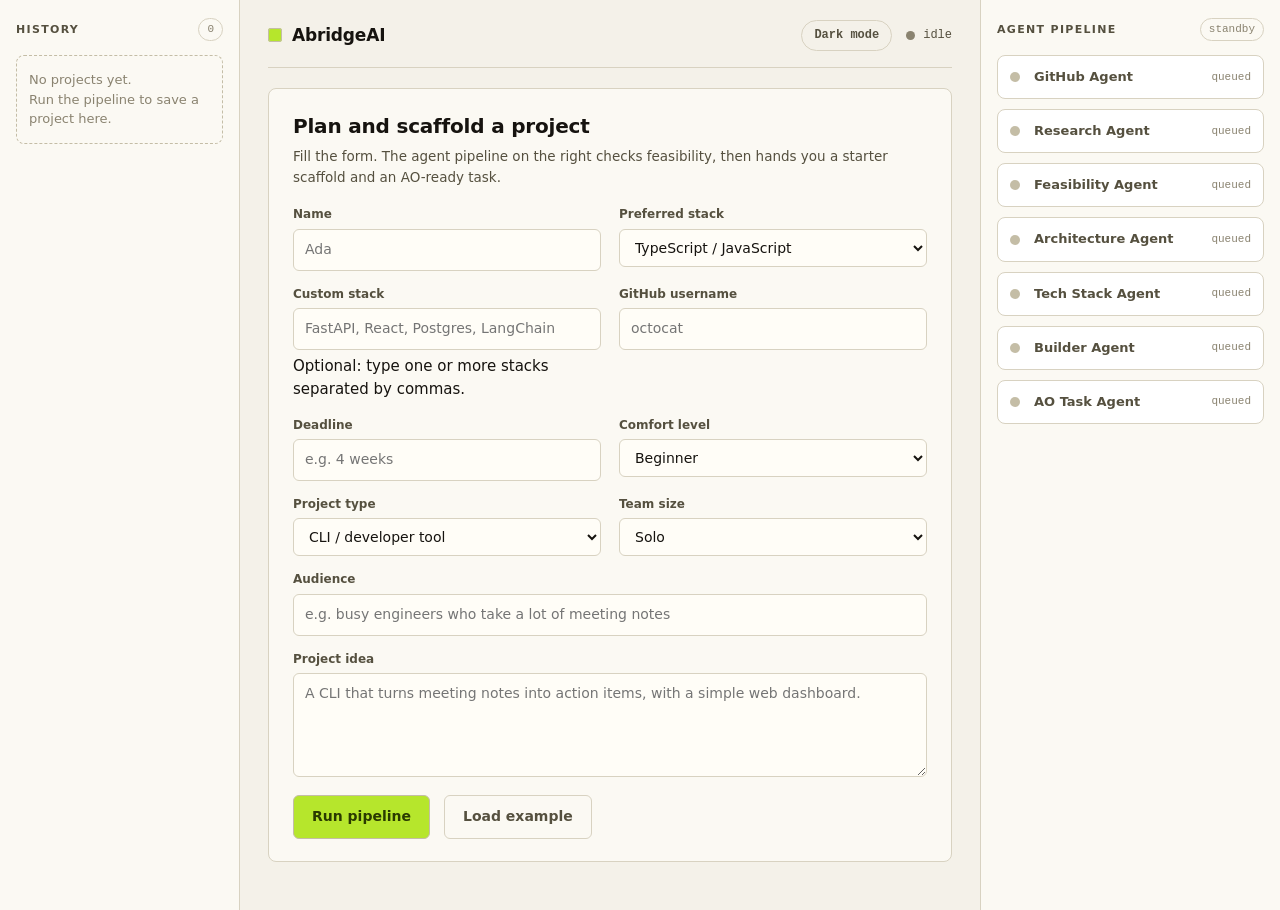
==== commit f836d1b9: "polish: final submission cleanup — README, scaffold consistency, pyproject dev deps, a11y" ====
--- a/index.html
+++ b/index.html
@@ -4,17 +4,17 @@
   <meta charset="UTF-8" />
   <meta name="viewport" content="width=device-width, initial-scale=1.0" />
   <title>AbridgeAI — Project Workspace</title>
-  <meta name="description" content="Turn a project idea into a copyable, AO-ready task prompt. A deterministic five-agent pipeline runs entirely in your browser — no backend, no build step." />
+  <meta name="description" content="Turn a project idea into a feasibility plan, a starter scaffold, and a copyable AO-ready task prompt. A deterministic seven-agent pipeline runs entirely in your browser — no backend, no build step." />
   <meta name="theme-color" content="#b6e62c" />
 
   <!-- Social / Open Graph -->
   <meta property="og:type" content="website" />
   <meta property="og:site_name" content="AbridgeAI" />
   <meta property="og:title" content="AbridgeAI — Project Workspace" />
-  <meta property="og:description" content="Turn a project idea into a copyable, AO-ready task prompt with a deterministic five-agent pipeline — entirely in your browser." />
+  <meta property="og:description" content="Turn a project idea into a feasibility plan, a starter scaffold, and a copyable AO-ready task prompt with a deterministic seven-agent pipeline — entirely in your browser." />
   <meta name="twitter:card" content="summary" />
   <meta name="twitter:title" content="AbridgeAI — Project Workspace" />
-  <meta name="twitter:description" content="Turn a project idea into a copyable, AO-ready task prompt with a deterministic five-agent pipeline — entirely in your browser." />
+  <meta name="twitter:description" content="Turn a project idea into a feasibility plan, a starter scaffold, and a copyable AO-ready task prompt with a deterministic seven-agent pipeline — entirely in your browser." />
 
   <link rel="icon" type="image/svg+xml" href="favicon.svg" />
   <link rel="stylesheet" href="styles.css" />
@@ -43,76 +43,8 @@
       AbridgeAI needs JavaScript to run the agent pipeline. Please enable JavaScript and reload the page.
     </div>
   </noscript>
-  <!-- Without JS the landing has no way to hand off to the workspace, so hide it
-       and let the noscript message above speak instead. -->
-  <noscript>
-    <style>
-      .landing { display: none; }
-    </style>
-  </noscript>
   <a class="skip-link" href="#main">Skip to content</a>
-
-  <!-- ============ LANDING SCREEN ============ -->
-  <section class="landing" id="landing" aria-label="AbridgeAI — welcome">
-    <button type="button" class="theme-btn landing-theme-btn" id="landing-theme-btn" title="Toggle light / dark theme">Dark mode</button>
-
-    <div class="landing-inner">
-      <div class="landing-brand">
-        <span class="brand-mark" aria-hidden="true"></span>
-        <span class="brand-name">AbridgeAI</span>
-      </div>
-
-      <h1 class="landing-title">
-        From rough idea to<br />
-        <span class="landing-accent">AO-ready task prompt.</span>
-      </h1>
-
-      <p class="landing-sub">
-        A deterministic five-agent pipeline — GitHub, Research, Architecture, Tech Stack,
-        AO Task — turns your idea into a copyable task prompt. It runs entirely in your
-        browser: no backend, no build step, no AI API calls.
-      </p>
-
-      <div class="landing-demo">
-        <ol class="landing-steps" id="landing-steps" aria-label="Pipeline preview">
-          <li class="lstep" data-preview="github">
-            <span class="lstep-dot" aria-hidden="true"></span>
-            <span class="lstep-name">GitHub Agent</span>
-            <span class="lstep-status">ready</span>
-          </li>
-          <li class="lstep" data-preview="research">
-            <span class="lstep-dot" aria-hidden="true"></span>
-            <span class="lstep-name">Research Agent</span>
-            <span class="lstep-status">ready</span>
-          </li>
-          <li class="lstep" data-preview="architecture">
-            <span class="lstep-dot" aria-hidden="true"></span>
-            <span class="lstep-name">Architecture Agent</span>
-            <span class="lstep-status">ready</span>
-          </li>
-          <li class="lstep" data-preview="stack">
-            <span class="lstep-dot" aria-hidden="true"></span>
-            <span class="lstep-name">Tech Stack Agent</span>
-            <span class="lstep-status">ready</span>
-          </li>
-          <li class="lstep" data-preview="task">
-            <span class="lstep-dot" aria-hidden="true"></span>
-            <span class="lstep-name">AO Task Agent</span>
-            <span class="lstep-status">ready</span>
-          </li>
-        </ol>
-        <button type="button" class="btn btn--ghost" id="landing-preview">Preview the pipeline</button>
-      </div>
-
-      <div class="landing-cta">
-        <button type="button" class="btn btn--primary btn--lg" id="landing-enter">Enter the workspace →</button>
-      </div>
-
-      <p class="landing-foot">Free · Runs locally · Your data never leaves the browser</p>
-    </div>
-  </section>
-
-  <div class="app" id="app">
+  <div class="app">
 
     <!-- ============ LEFT: PROJECT HISTORY ============ -->
     <aside class="rail rail--left" aria-label="Project history">
@@ -145,8 +77,8 @@
       </header>
 
       <section class="panel panel--form">
-        <h1>Scaffold a project brief</h1>
-        <p class="panel-sub">Fill the form. The agent pipeline on the right turns it into an AO-ready task.</p>
+        <h1>Plan and scaffold a project</h1>
+        <p class="panel-sub">Fill the form. The agent pipeline on the right checks feasibility, then hands you a starter scaffold and an AO-ready task.</p>
 
         <form id="project-form" class="form">
           <div class="field">
@@ -166,6 +98,19 @@
           </div>
 
           <div class="field">
+            <label for="f-stack-custom">Custom stack</label>
+            <input
+              id="f-stack-custom"
+              name="stackCustom"
+              type="text"
+              placeholder="FastAPI, React, Postgres, LangChain"
+              autocomplete="off"
+              aria-describedby="stack-custom-help"
+            />
+            <span class="field-help" id="stack-custom-help">Optional: type one or more stacks separated by commas.</span>
+          </div>
+
+          <div class="field">
             <label for="f-github">GitHub username</label>
             <input id="f-github" name="github" type="text" placeholder="octocat" autocomplete="off" />
           </div>
@@ -182,6 +127,31 @@
               <option value="intermediate">Intermediate</option>
               <option value="advanced">Advanced</option>
             </select>
+          </div>
+
+          <div class="field">
+            <label for="f-type">Project type</label>
+            <select id="f-type" name="type">
+              <option value="tool">CLI / developer tool</option>
+              <option value="web-app">Web app</option>
+              <option value="service">API / service</option>
+              <option value="data-pipeline">Data pipeline</option>
+              <option value="unsure">Not sure yet</option>
+            </select>
+          </div>
+
+          <div class="field">
+            <label for="f-team">Team size</label>
+            <select id="f-team" name="team">
+              <option value="solo">Solo</option>
+              <option value="pair">Pair</option>
+              <option value="small-team">Small team (3–5)</option>
+            </select>
+          </div>
+
+          <div class="field field--full">
+            <label for="f-audience">Audience</label>
+            <input id="f-audience" name="audience" type="text" placeholder="e.g. busy engineers who take a lot of meeting notes" autocomplete="off" />
           </div>
 
           <div class="field field--full">
@@ -225,6 +195,11 @@
           <span class="pipe-name">Research Agent</span>
           <span class="pipe-status">queued</span>
         </li>
+        <li class="pipe" data-step="feasibility">
+          <span class="pipe-dot" aria-hidden="true"></span>
+          <span class="pipe-name">Feasibility Agent</span>
+          <span class="pipe-status">queued</span>
+        </li>
         <li class="pipe" data-step="architecture">
           <span class="pipe-dot" aria-hidden="true"></span>
           <span class="pipe-name">Architecture Agent</span>
@@ -233,6 +208,11 @@
         <li class="pipe" data-step="stack">
           <span class="pipe-dot" aria-hidden="true"></span>
           <span class="pipe-name">Tech Stack Agent</span>
+          <span class="pipe-status">queued</span>
+        </li>
+        <li class="pipe" data-step="builder">
+          <span class="pipe-dot" aria-hidden="true"></span>
+          <span class="pipe-name">Builder Agent</span>
           <span class="pipe-status">queued</span>
         </li>
         <li class="pipe" data-step="task">
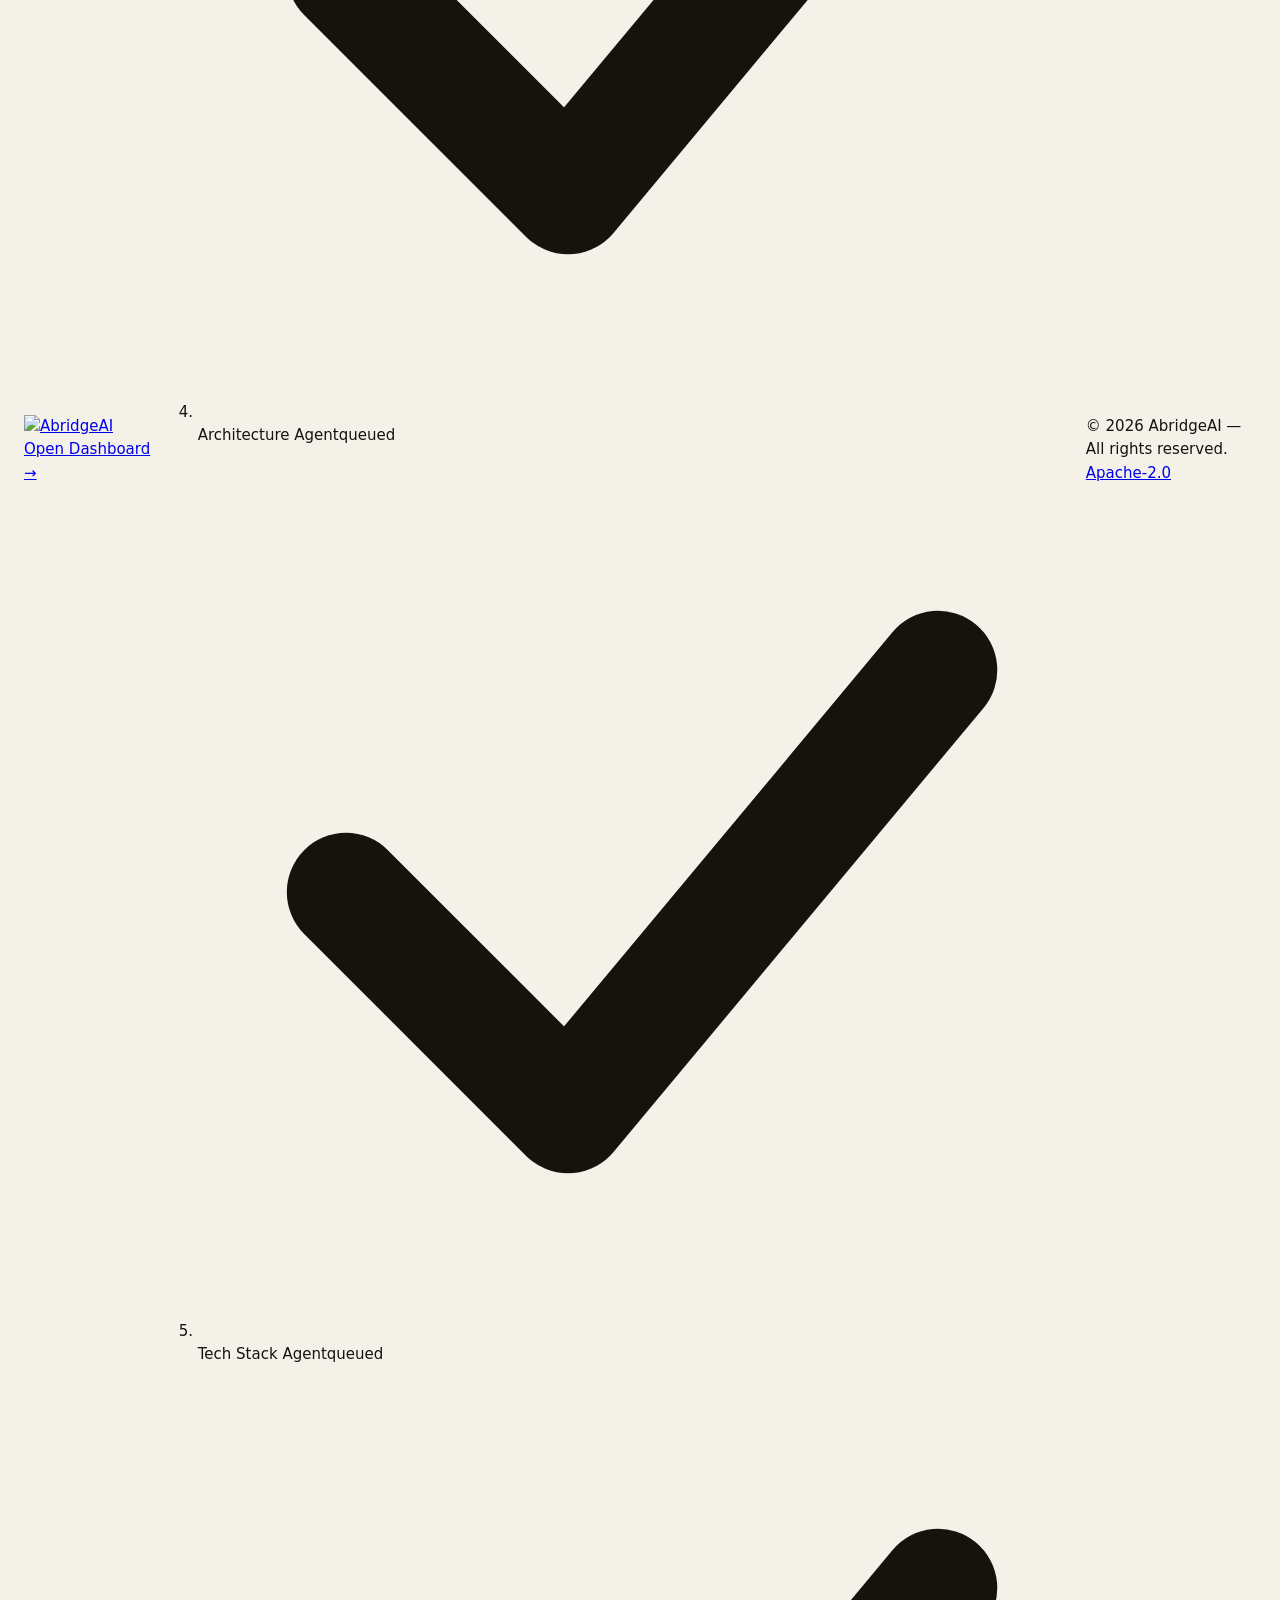
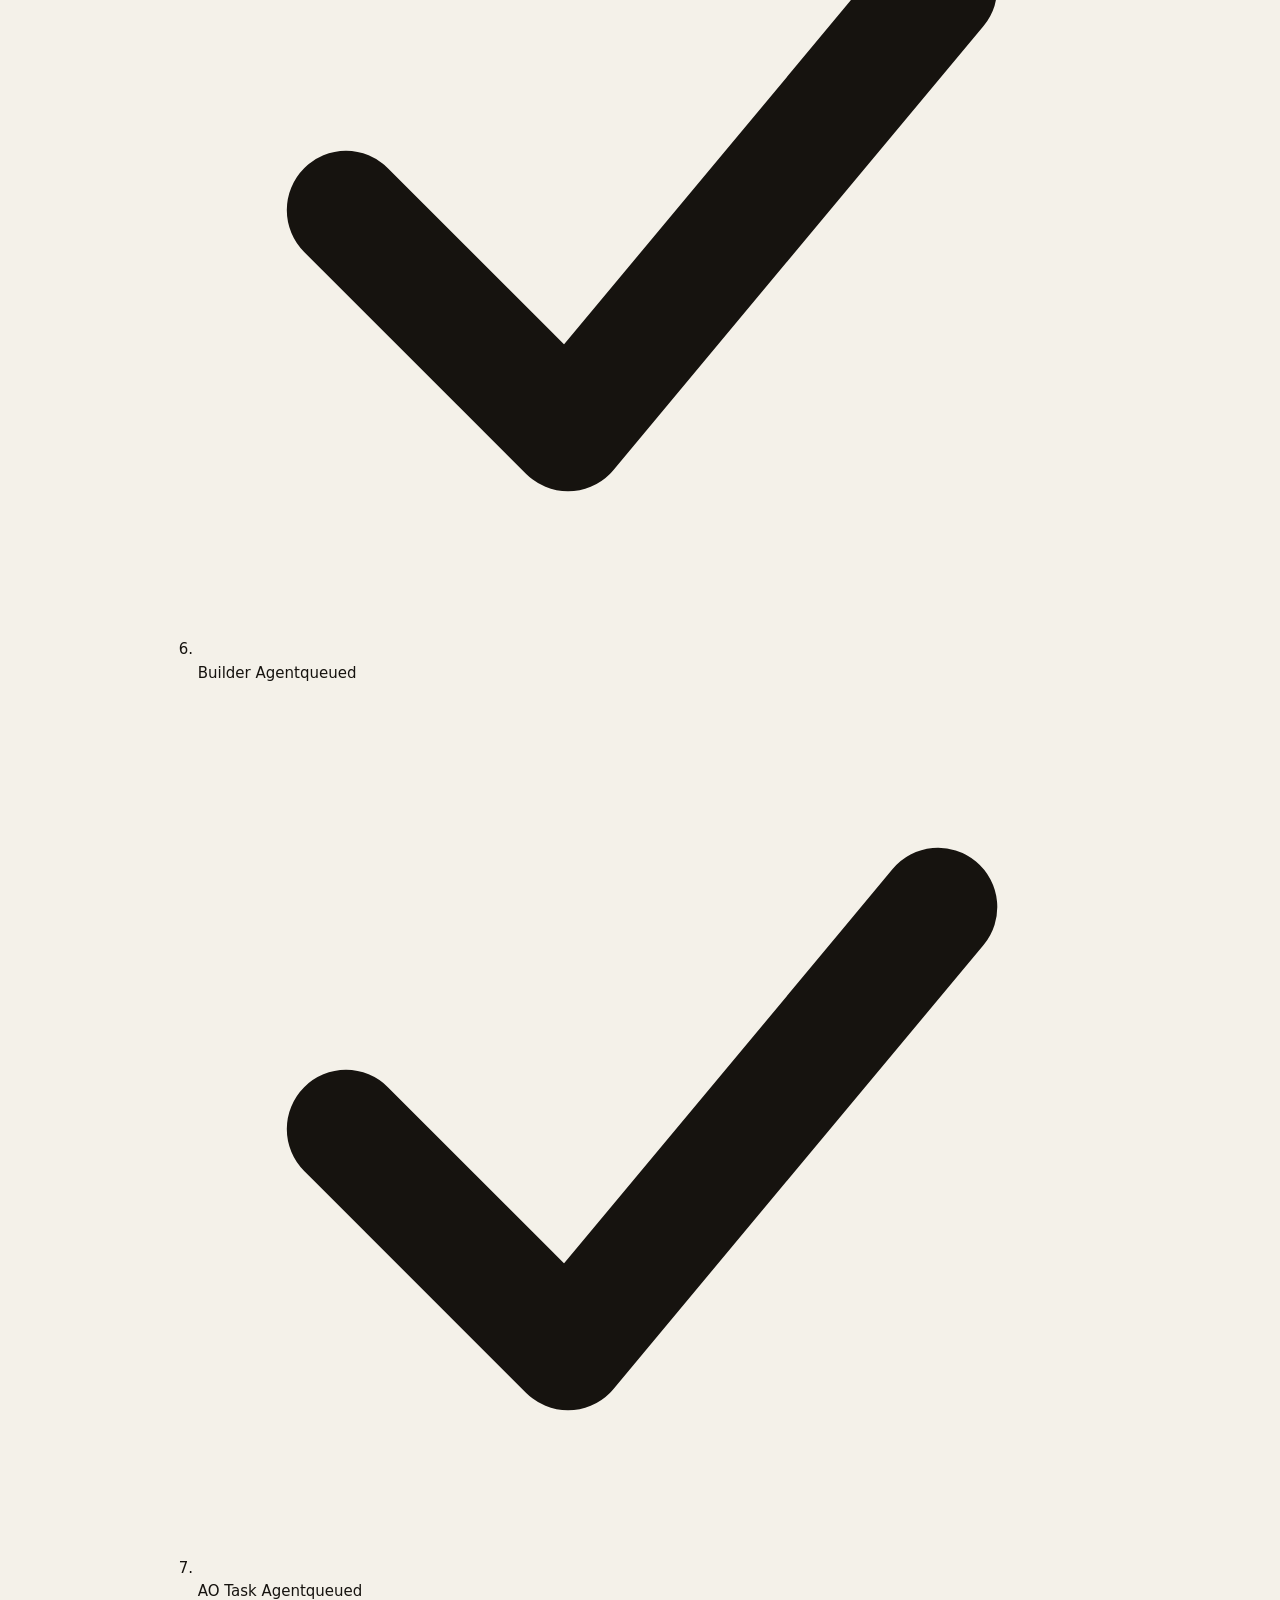
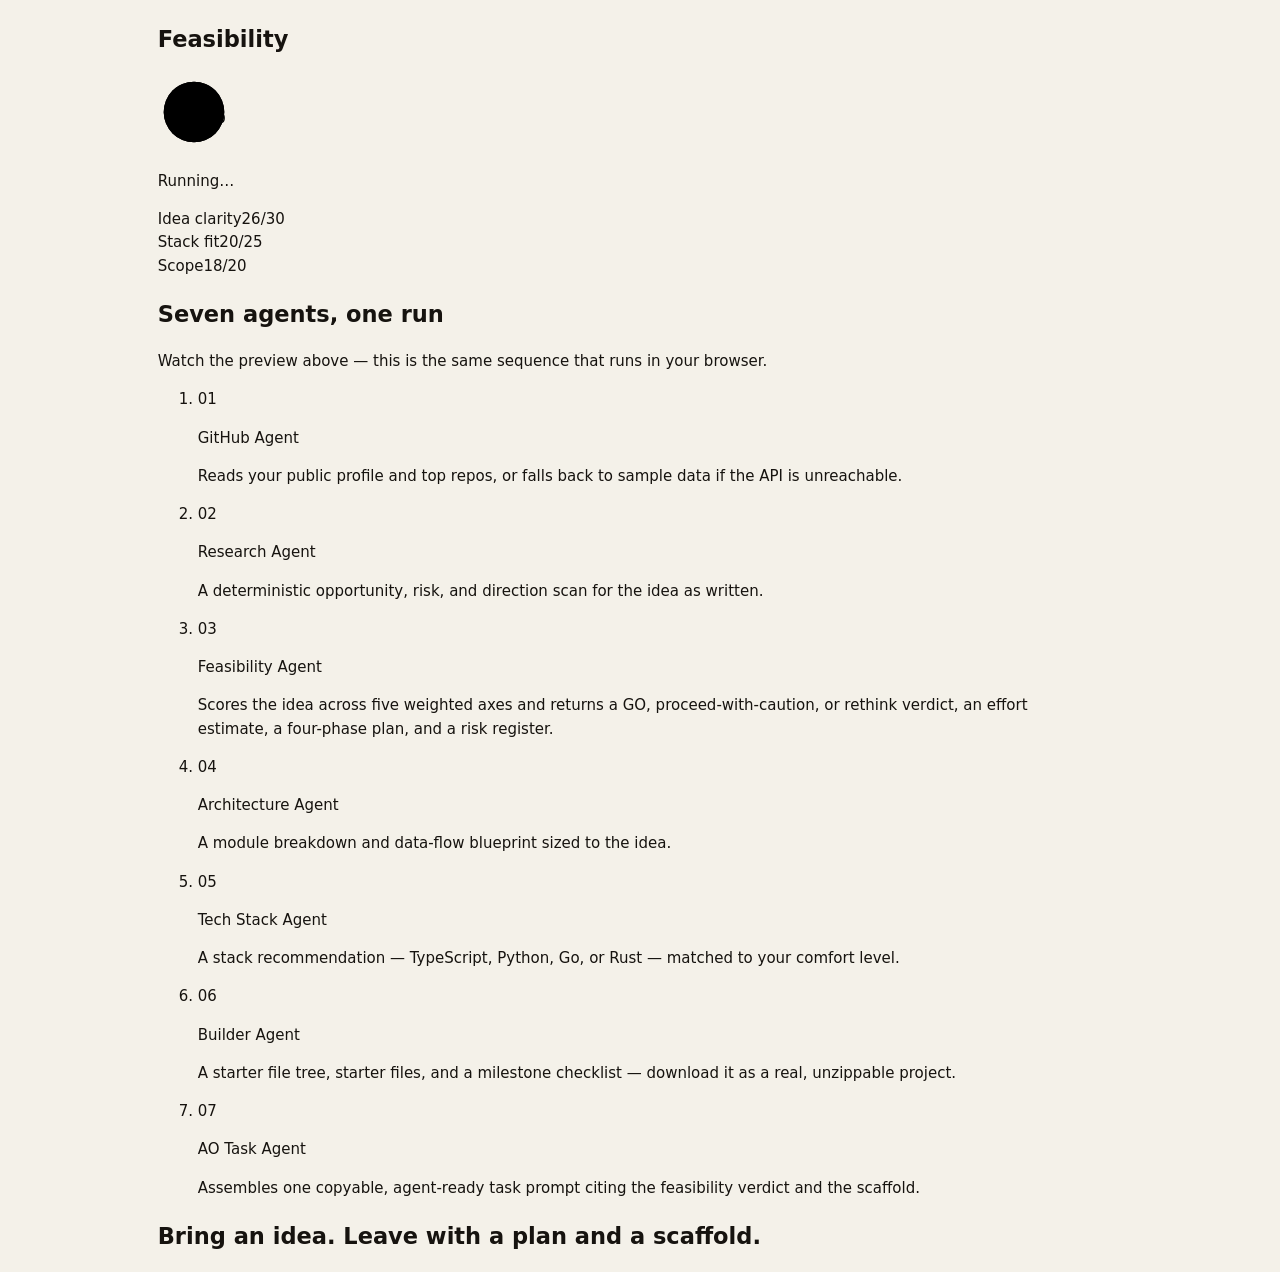
==== commit 623206f4: "fix: make landing page the default entry" ====
--- a/index.html
+++ b/index.html
@@ -1,232 +1,254 @@
 <!DOCTYPE html>
-<html lang="en">
+<html lang="en" data-theme="light">
+
 <head>
-  <meta charset="UTF-8" />
-  <meta name="viewport" content="width=device-width, initial-scale=1.0" />
-  <title>AbridgeAI — Project Workspace</title>
-  <meta name="description" content="Turn a project idea into a feasibility plan, a starter scaffold, and a copyable AO-ready task prompt. A deterministic seven-agent pipeline runs entirely in your browser — no backend, no build step." />
-  <meta name="theme-color" content="#b6e62c" />
-
-  <!-- Social / Open Graph -->
-  <meta property="og:type" content="website" />
-  <meta property="og:site_name" content="AbridgeAI" />
-  <meta property="og:title" content="AbridgeAI — Project Workspace" />
-  <meta property="og:description" content="Turn a project idea into a feasibility plan, a starter scaffold, and a copyable AO-ready task prompt with a deterministic seven-agent pipeline — entirely in your browser." />
-  <meta name="twitter:card" content="summary" />
-  <meta name="twitter:title" content="AbridgeAI — Project Workspace" />
-  <meta name="twitter:description" content="Turn a project idea into a feasibility plan, a starter scaffold, and a copyable AO-ready task prompt with a deterministic seven-agent pipeline — entirely in your browser." />
-
-  <link rel="icon" type="image/svg+xml" href="favicon.svg" />
-  <link rel="stylesheet" href="styles.css" />
-
-  <!-- Apply the stored/system theme before first paint to avoid a light flash
-       for dark-mode users. Mirrors the logic in script.js (initTheme). -->
-  <script>
-    (function () {
-      var key = "abridgeai.theme.v1";
-      var stored = null;
-      try { stored = localStorage.getItem(key); } catch (e) { /* ignore */ }
-      var dark = stored
-        ? stored === "dark"
-        : !!(window.matchMedia && window.matchMedia("(prefers-color-scheme: dark)").matches);
-      document.documentElement.setAttribute("data-theme", dark ? "dark" : "light");
-      // Keep the browser chrome (address bar) in sync before first paint too,
-      // so dark-mode users don't see a light flash there either.
-      var meta = document.querySelector('meta[name="theme-color"]');
-      if (meta) meta.content = dark ? "#151310" : "#b6e62c";
-    })();
-  </script>
+    <meta charset="UTF-8" />
+    <meta name="viewport" content="width=device-width, initial-scale=1.0" />
+    <title>AbridgeAI — Score the idea. Scaffold the stack.</title>
+    <meta name="description"
+        content="AbridgeAI runs seven deterministic agents on your idea: a feasibility score, an architecture blueprint, a downloadable code scaffold, and one copyable task prompt. No backend, no external AI calls." />
+    <meta name="theme-color" content="#b6e62c" />
+
+    <meta property="og:type" content="website" />
+    <meta property="og:site_name" content="AbridgeAI" />
+    <meta property="og:title" content="AbridgeAI — Score the idea. Scaffold the stack." />
+    <meta property="og:description"
+        content="Seven deterministic agents turn a project idea into a feasibility plan, a starter scaffold, and a copyable task prompt — entirely in your browser." />
+    <meta name="twitter:card" content="summary" />
+
+    <link rel="icon" type="image/svg+xml" href="favicon.svg" />
+    <link rel="stylesheet" href="styles.css" />
+    <link rel="stylesheet" href="landing.css" />
+    <link rel="preconnect" href="https://fonts.googleapis.com" />
+    <link rel="preconnect" href="https://fonts.gstatic.com" crossorigin />
+    <link
+        href="https://fonts.googleapis.com/css2?family=Space+Grotesk:wght@500;700&family=Fraunces:opsz,wght@9..144,600;9..144,700;9..144,900&display=swap"
+        rel="stylesheet" />
 </head>
-<body>
-  <noscript>
-    <div class="noscript" role="alert">
-      AbridgeAI needs JavaScript to run the agent pipeline. Please enable JavaScript and reload the page.
-    </div>
-  </noscript>
-  <a class="skip-link" href="#main">Skip to content</a>
-  <div class="app">
-
-    <!-- ============ LEFT: PROJECT HISTORY ============ -->
-    <aside class="rail rail--left" aria-label="Project history">
-      <div class="rail-head">
-        <span class="rail-label">History</span>
-        <span class="rail-count" id="history-count">0</span>
-        <button type="button" class="rail-action" id="history-clear" title="Clear history" hidden>Clear</button>
-      </div>
-      <div class="history-empty" id="history-empty">
-        No projects yet.<br />
-        Run the pipeline to save a project here.
-      </div>
-      <ol class="history-list" id="history-list"></ol>
-    </aside>
-
-    <!-- ============ CENTER: FORM + OUTPUTS ============ -->
-    <main class="center" id="main">
-      <header class="topbar">
-        <div class="brand">
-          <span class="brand-mark" aria-hidden="true"></span>
-          <span class="brand-name">AbridgeAI</span>
+
+<body class="landing">
+    <a class="skip-link" href="#l-main">Skip to content</a>
+
+    <!-- ============ NAVBAR ============ -->
+    <header>
+        <nav class="l-nav" aria-label="Primary">
+            <a class="l-brand" href="index.html">
+                <img src="logo.png" alt="AbridgeAI" class="navbar-logo">
+            </a>
+            <a class="l-nav-cta" href="dashboard.html">Open Dashboard <span class="l-arrow" aria-hidden="true">→</span></a>
+        </nav>
+    </header>
+
+    <main id="l-main">
+
+        <!-- ============ HERO ============ -->
+        <section class="l-hero">
+            <h1 class="l-headline l-fade-in">
+                Score the idea, <em>scaffold the stack</em>, skip the blank page.
+            </h1>
+            <p class="l-sub l-fade-in l-delay-1">
+                AbridgeAI runs seven deterministic agents on your idea — a feasibility score,
+                an architecture blueprint, a downloadable code scaffold, and one copyable
+                prompt ready for your coding agent. Nothing leaves your browser.
+            </p>
+            <div class="l-badges l-fade-in l-delay-2">
+                <span class="l-badge"><span class="l-badge-dot" aria-hidden="true"></span>Feasibility scored /100</span>
+                <span class="l-badge"><span class="l-badge-dot" aria-hidden="true"></span>Scaffold downloads as
+                    .zip</span>
+                <span class="l-badge"><span class="l-badge-dot" aria-hidden="true"></span>Zero external AI calls</span>
+            </div>
+        </section>
+
+        <!-- ============ PRODUCT PREVIEW ============
+         Built from the dashboard's own classes (.timeline/.tl-row,
+         .metrics-row, .feas-arc) — a live reflection of the app, cycled by
+         landing.js, not a redrawn mockup. -->
+        <section class="l-stage" aria-hidden="true">
+            <div class="l-window">
+                <div class="l-window-bar">
+                    <span class="l-window-strip"></span>
+                    <span class="l-window-label">Overview</span>
+                </div>
+
+                <div class="metrics-row">
+                    <div class="metric"><span class="metric-label">Projects</span><span class="metric-value">6</span>
+                    </div>
+                    <div class="metric"><span class="metric-label">Feasibility avg</span><span
+                            class="metric-value">78%</span></div>
+                    <div class="metric"><span class="metric-label">Scaffolds</span><span class="metric-value">6</span>
+                    </div>
+                    <div class="metric"><span class="metric-label">Tasks ready</span><span class="metric-value">6</span>
+                    </div>
+                </div>
+
+                <div class="l-window-body">
+                    <section class="ov-section">
+                        <h2>Agent pipeline</h2>
+                        <ol class="timeline" id="l-preview-pipeline">
+                            <li class="tl-row" data-step="github">
+                                <span class="tl-node"><svg viewBox="0 0 12 12" aria-hidden="true">
+                                        <path d="M2 6l3 3 5-6" stroke="currentColor" stroke-width="1.6" fill="none"
+                                            stroke-linecap="round" stroke-linejoin="round" />
+                                    </svg></span>
+                                <span class="tl-name">GitHub Agent</span><span class="tl-status">queued</span>
+                            </li>
+                            <li class="tl-row" data-step="research">
+                                <span class="tl-node"><svg viewBox="0 0 12 12" aria-hidden="true">
+                                        <path d="M2 6l3 3 5-6" stroke="currentColor" stroke-width="1.6" fill="none"
+                                            stroke-linecap="round" stroke-linejoin="round" />
+                                    </svg></span>
+                                <span class="tl-name">Research Agent</span><span class="tl-status">queued</span>
+                            </li>
+                            <li class="tl-row" data-step="feasibility">
+                                <span class="tl-node"><svg viewBox="0 0 12 12" aria-hidden="true">
+                                        <path d="M2 6l3 3 5-6" stroke="currentColor" stroke-width="1.6" fill="none"
+                                            stroke-linecap="round" stroke-linejoin="round" />
+                                    </svg></span>
+                                <span class="tl-name">Feasibility Agent</span><span class="tl-status">queued</span>
+                            </li>
+                            <li class="tl-row" data-step="architecture">
+                                <span class="tl-node"><svg viewBox="0 0 12 12" aria-hidden="true">
+                                        <path d="M2 6l3 3 5-6" stroke="currentColor" stroke-width="1.6" fill="none"
+                                            stroke-linecap="round" stroke-linejoin="round" />
+                                    </svg></span>
+                                <span class="tl-name">Architecture Agent</span><span class="tl-status">queued</span>
+                            </li>
+                            <li class="tl-row" data-step="stack">
+                                <span class="tl-node"><svg viewBox="0 0 12 12" aria-hidden="true">
+                                        <path d="M2 6l3 3 5-6" stroke="currentColor" stroke-width="1.6" fill="none"
+                                            stroke-linecap="round" stroke-linejoin="round" />
+                                    </svg></span>
+                                <span class="tl-name">Tech Stack Agent</span><span class="tl-status">queued</span>
+                            </li>
+                            <li class="tl-row" data-step="builder">
+                                <span class="tl-node"><svg viewBox="0 0 12 12" aria-hidden="true">
+                                        <path d="M2 6l3 3 5-6" stroke="currentColor" stroke-width="1.6" fill="none"
+                                            stroke-linecap="round" stroke-linejoin="round" />
+                                    </svg></span>
+                                <span class="tl-name">Builder Agent</span><span class="tl-status">queued</span>
+                            </li>
+                            <li class="tl-row" data-step="task">
+                                <span class="tl-node"><svg viewBox="0 0 12 12" aria-hidden="true">
+                                        <path d="M2 6l3 3 5-6" stroke="currentColor" stroke-width="1.6" fill="none"
+                                            stroke-linecap="round" stroke-linejoin="round" />
+                                    </svg></span>
+                                <span class="tl-name">AO Task Agent</span><span class="tl-status">queued</span>
+                            </li>
+                        </ol>
+                    </section>
+
+                    <section class="ov-section">
+                        <h2>Feasibility</h2>
+                        <div class="feas-arc-wrap">
+                            <svg class="feas-arc" width="72" height="72" viewBox="0 0 76 76">
+                                <circle class="feas-arc-track" cx="38" cy="38" r="32" />
+                                <circle class="feas-arc-fill" id="l-preview-arc" cx="38" cy="38" r="32"
+                                    transform="rotate(-90 38 38)" />
+                                <text class="feas-arc-num" id="l-preview-score" x="38" y="35">0</text>
+                                <text class="feas-arc-max" x="38" y="50">/100</text>
+                            </svg>
+                            <p class="feas-verdict-line" id="l-preview-verdict" data-verdict="good">Running…</p>
+                        </div>
+                        <div class="feas-axes">
+                            <div class="feas-axis-row"><span class="feas-axis-label">Idea clarity</span><span
+                                    class="feas-axis-track"><span class="feas-axis-fill"
+                                        style="width:86%"></span></span><span class="feas-axis-val">26/30</span></div>
+                            <div class="feas-axis-row"><span class="feas-axis-label">Stack fit</span><span
+                                    class="feas-axis-track"><span class="feas-axis-fill"
+                                        style="width:80%"></span></span><span class="feas-axis-val">20/25</span></div>
+                            <div class="feas-axis-row"><span class="feas-axis-label">Scope</span><span
+                                    class="feas-axis-track"><span class="feas-axis-fill"
+                                        style="width:90%"></span></span><span class="feas-axis-val">18/20</span></div>
+                        </div>
+                    </section>
+                </div>
+            </div>
+        </section>
+
+        <!-- ============ HOW IT WORKS ============ -->
+        <section class="l-how">
+            <div class="l-how-head">
+                <h2>Seven agents, one run</h2>
+                <p>Watch the preview above — this is the same sequence that runs in your browser.</p>
+            </div>
+            <ol class="l-steps" id="l-how-steps">
+                <li class="l-step" data-step="github">
+                    <span class="l-step-index">01</span>
+                    <div>
+                        <p class="l-step-name">GitHub Agent</p>
+                        <p class="l-step-desc">Reads your public profile and top repos, or falls back to sample data if
+                            the API is unreachable.</p>
+                    </div>
+                </li>
+                <li class="l-step" data-step="research">
+                    <span class="l-step-index">02</span>
+                    <div>
+                        <p class="l-step-name">Research Agent</p>
+                        <p class="l-step-desc">A deterministic opportunity, risk, and direction scan for the idea as
+                            written.</p>
+                    </div>
+                </li>
+                <li class="l-step" data-step="feasibility">
+                    <span class="l-step-index">03</span>
+                    <div>
+                        <p class="l-step-name">Feasibility Agent</p>
+                        <p class="l-step-desc">Scores the idea across five weighted axes and returns a GO,
+                            proceed-with-caution, or rethink verdict, an effort estimate, a four-phase plan, and a risk
+                            register.</p>
+                    </div>
+                </li>
+                <li class="l-step" data-step="architecture">
+                    <span class="l-step-index">04</span>
+                    <div>
+                        <p class="l-step-name">Architecture Agent</p>
+                        <p class="l-step-desc">A module breakdown and data-flow blueprint sized to the idea.</p>
+                    </div>
+                </li>
+                <li class="l-step" data-step="stack">
+                    <span class="l-step-index">05</span>
+                    <div>
+                        <p class="l-step-name">Tech Stack Agent</p>
+                        <p class="l-step-desc">A stack recommendation — TypeScript, Python, Go, or Rust — matched to
+                            your comfort level.</p>
+                    </div>
+                </li>
+                <li class="l-step" data-step="builder">
+                    <span class="l-step-index">06</span>
+                    <div>
+                        <p class="l-step-name">Builder Agent</p>
+                        <p class="l-step-desc">A starter file tree, starter files, and a milestone checklist — download
+                            it as a real, unzippable project.</p>
+                    </div>
+                </li>
+                <li class="l-step" data-step="task">
+                    <span class="l-step-index">07</span>
+                    <div>
+                        <p class="l-step-name">AO Task Agent</p>
+                        <p class="l-step-desc">Assembles one copyable, agent-ready task prompt citing the feasibility
+                            verdict and the scaffold.</p>
+                    </div>
+                </li>
+            </ol>
+        </section>
+
+        <!-- ============ FINAL CTA ============ -->
+        <section class="l-cta">
+            <h2>Bring an idea. Leave with a plan and a scaffold.</h2>
+        </section>
+    </main>
+
+    <footer class="l-footer">
+        <div class="l-footer-inner">
+            <div class="l-footer-left">
+                <span>© 2026 AbridgeAI — All rights reserved.</span>
+            </div>
+            <div class="l-footer-links">
+                <a href="LICENSE">Apache-2.0</a>
+            </div>
         </div>
-        <div class="topbar-right">
-          <button type="button" class="theme-btn" id="theme-btn" title="Toggle light / dark theme">Dark mode</button>
-          <div class="status" id="status" data-state="idle" aria-live="polite">
-            <span class="status-dot" aria-hidden="true"></span>
-            <span class="status-text" id="status-text">idle</span>
-          </div>
-        </div>
-      </header>
-
-      <section class="panel panel--form">
-        <h1>Plan and scaffold a project</h1>
-        <p class="panel-sub">Fill the form. The agent pipeline on the right checks feasibility, then hands you a starter scaffold and an AO-ready task.</p>
-
-        <form id="project-form" class="form">
-          <div class="field">
-            <label for="f-name">Name</label>
-            <input id="f-name" name="name" type="text" placeholder="Ada" autocomplete="off" />
-          </div>
-
-          <div class="field">
-            <label for="f-stack">Preferred stack</label>
-            <select id="f-stack" name="stack">
-              <option value="typescript">TypeScript / JavaScript</option>
-              <option value="python">Python</option>
-              <option value="go">Go</option>
-              <option value="rust">Rust</option>
-              <option value="unsure">Not sure yet</option>
-            </select>
-          </div>
-
-          <div class="field">
-            <label for="f-stack-custom">Custom stack</label>
-            <input
-              id="f-stack-custom"
-              name="stackCustom"
-              type="text"
-              placeholder="FastAPI, React, Postgres, LangChain"
-              autocomplete="off"
-              aria-describedby="stack-custom-help"
-            />
-            <span class="field-help" id="stack-custom-help">Optional: type one or more stacks separated by commas.</span>
-          </div>
-
-          <div class="field">
-            <label for="f-github">GitHub username</label>
-            <input id="f-github" name="github" type="text" placeholder="octocat" autocomplete="off" />
-          </div>
-
-          <div class="field">
-            <label for="f-deadline">Deadline</label>
-            <input id="f-deadline" name="deadline" type="text" placeholder="e.g. 4 weeks" autocomplete="off" />
-          </div>
-
-          <div class="field">
-            <label for="f-comfort">Comfort level</label>
-            <select id="f-comfort" name="comfort">
-              <option value="beginner">Beginner</option>
-              <option value="intermediate">Intermediate</option>
-              <option value="advanced">Advanced</option>
-            </select>
-          </div>
-
-          <div class="field">
-            <label for="f-type">Project type</label>
-            <select id="f-type" name="type">
-              <option value="tool">CLI / developer tool</option>
-              <option value="web-app">Web app</option>
-              <option value="service">API / service</option>
-              <option value="data-pipeline">Data pipeline</option>
-              <option value="unsure">Not sure yet</option>
-            </select>
-          </div>
-
-          <div class="field">
-            <label for="f-team">Team size</label>
-            <select id="f-team" name="team">
-              <option value="solo">Solo</option>
-              <option value="pair">Pair</option>
-              <option value="small-team">Small team (3–5)</option>
-            </select>
-          </div>
-
-          <div class="field field--full">
-            <label for="f-audience">Audience</label>
-            <input id="f-audience" name="audience" type="text" placeholder="e.g. busy engineers who take a lot of meeting notes" autocomplete="off" />
-          </div>
-
-          <div class="field field--full">
-            <label for="f-idea">Project idea</label>
-            <textarea id="f-idea" name="idea" rows="4" placeholder="A CLI that turns meeting notes into action items, with a simple web dashboard."></textarea>
-          </div>
-
-          <div class="form-actions">
-            <button type="submit" class="btn btn--primary" id="run-btn">Run pipeline</button>
-            <button type="button" class="btn btn--ghost" id="example-btn">Load example</button>
-            <span class="form-hint" id="form-hint"></span>
-          </div>
-        </form>
-      </section>
-
-      <section class="panel panel--outputs" id="outputs-panel" hidden>
-        <div class="panel-head-row">
-          <h2>Generated outputs</h2>
-          <div class="panel-head-actions">
-            <button type="button" class="btn btn--ghost btn--sm" id="export-btn" hidden>Export brief (.md)</button>
-          </div>
-        </div>
-        <div class="outputs" id="outputs"></div>
-      </section>
-    </main>
-
-    <!-- ============ RIGHT: LIVE PIPELINE RAIL ============ -->
-    <aside class="rail rail--right" aria-label="Agent pipeline">
-      <div class="rail-head">
-        <span class="rail-label">Agent pipeline</span>
-        <span class="rail-state" id="pipeline-state">standby</span>
-      </div>
-      <ol class="pipeline" id="pipeline">
-        <li class="pipe" data-step="github">
-          <span class="pipe-dot" aria-hidden="true"></span>
-          <span class="pipe-name">GitHub Agent</span>
-          <span class="pipe-status">queued</span>
-        </li>
-        <li class="pipe" data-step="research">
-          <span class="pipe-dot" aria-hidden="true"></span>
-          <span class="pipe-name">Research Agent</span>
-          <span class="pipe-status">queued</span>
-        </li>
-        <li class="pipe" data-step="feasibility">
-          <span class="pipe-dot" aria-hidden="true"></span>
-          <span class="pipe-name">Feasibility Agent</span>
-          <span class="pipe-status">queued</span>
-        </li>
-        <li class="pipe" data-step="architecture">
-          <span class="pipe-dot" aria-hidden="true"></span>
-          <span class="pipe-name">Architecture Agent</span>
-          <span class="pipe-status">queued</span>
-        </li>
-        <li class="pipe" data-step="stack">
-          <span class="pipe-dot" aria-hidden="true"></span>
-          <span class="pipe-name">Tech Stack Agent</span>
-          <span class="pipe-status">queued</span>
-        </li>
-        <li class="pipe" data-step="builder">
-          <span class="pipe-dot" aria-hidden="true"></span>
-          <span class="pipe-name">Builder Agent</span>
-          <span class="pipe-status">queued</span>
-        </li>
-        <li class="pipe" data-step="task">
-          <span class="pipe-dot" aria-hidden="true"></span>
-          <span class="pipe-name">AO Task Agent</span>
-          <span class="pipe-status">queued</span>
-        </li>
-      </ol>
-    </aside>
-
-  </div>
-
-  <div class="toast" id="toast" role="status" aria-live="polite" hidden></div>
-
-  <script src="script.js"></script>
+    </footer>
+
+    <script src="landing.js" defer></script>
 </body>
-</html>+
+</html>
